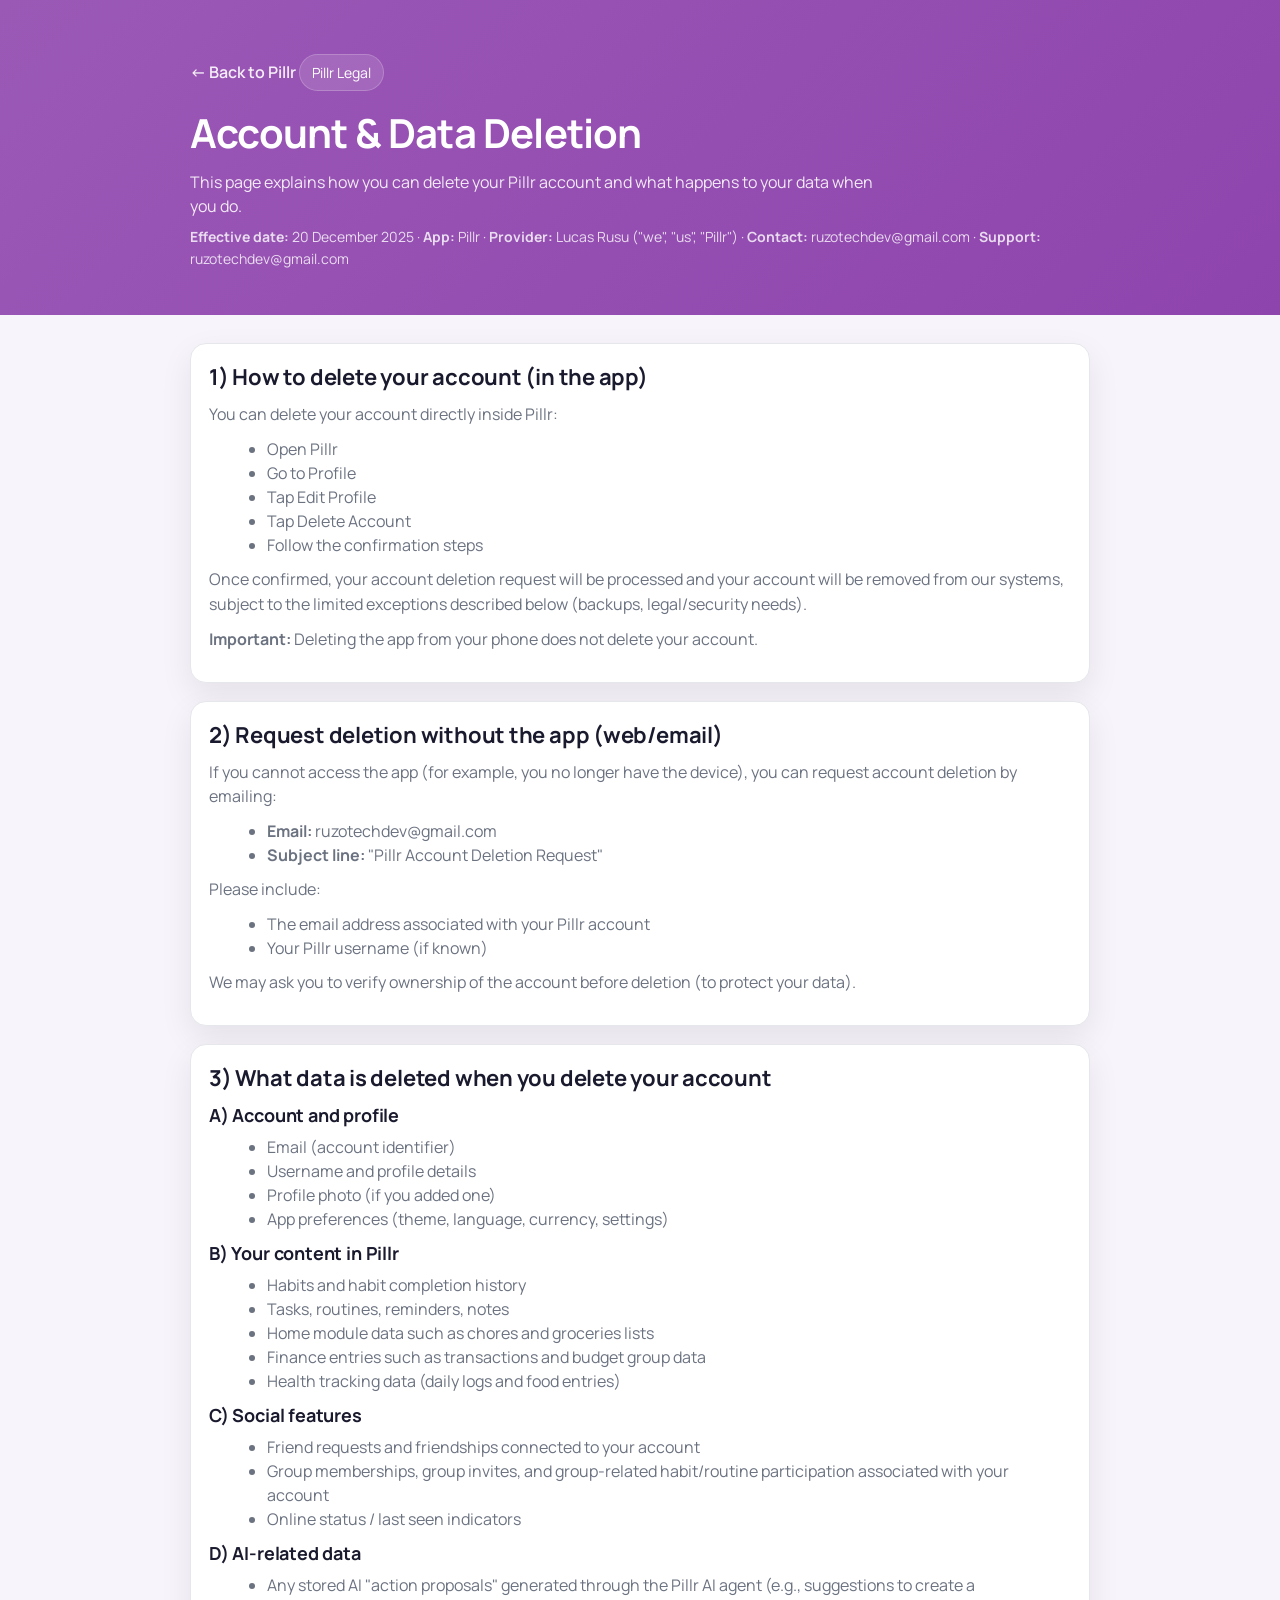
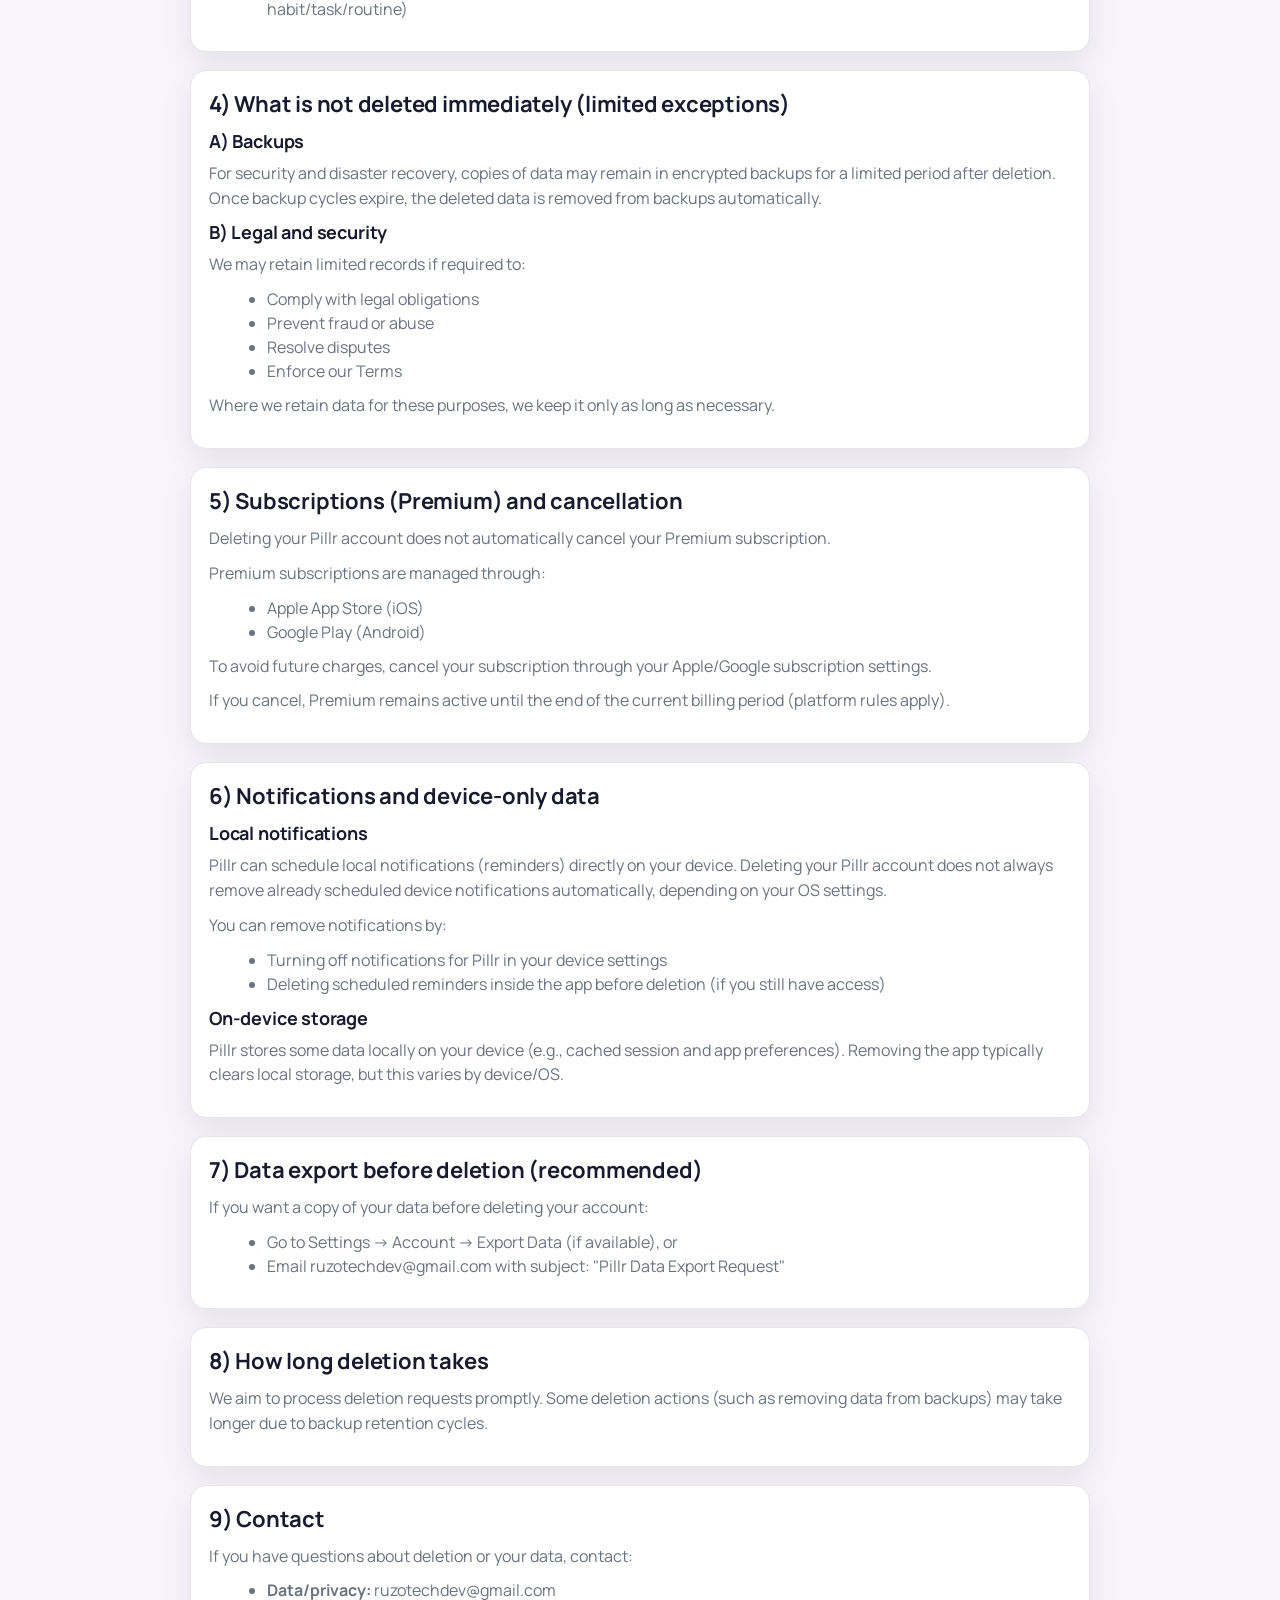
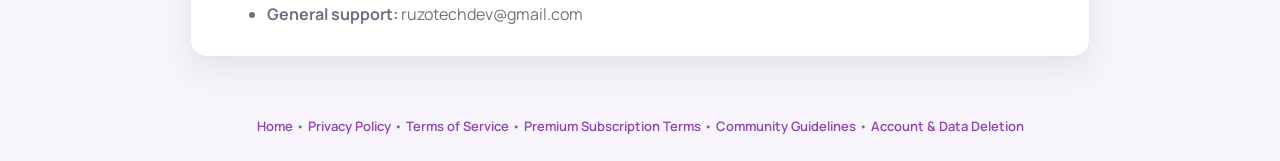
==== account-deletion.html @ 9b56b8f7 "added account and data deletion legal page" ====
<!DOCTYPE html>
<html lang="en">
<head>
  <meta charset="UTF-8">
  <meta name="viewport" content="width=device-width, initial-scale=1.0">
  <title>Pillr | Account & Data Deletion</title>
  <link rel="preconnect" href="https://fonts.googleapis.com">
  <link rel="preconnect" href="https://fonts.gstatic.com" crossorigin>
  <link href="https://fonts.googleapis.com/css2?family=Manrope:wght@400;500;600;700&display=swap" rel="stylesheet">
  <style>
    :root { --primary: #9B59B6; --primary-strong: #8E44AD; --text: #1A1A2E; --muted: #6B7280; --card: #ffffff; --bg: #f7f5fb; --border: #e5e7eb; --shadow: 0 12px 32px rgba(0,0,0,0.08); }
    * { box-sizing: border-box; }
    body { margin: 0; font-family: 'Manrope','Helvetica Neue','Helvetica','sans-serif'; background: var(--bg); color: var(--text); }
    a { color: inherit; text-decoration: none; }
    .container { width: min(900px, calc(100% - 32px)); margin: 0 auto; }
    header { background: linear-gradient(135deg, #9B59B6, #8E44AD); color: #fff; padding: 40px 0 46px; }
    .back { color: rgba(255,255,255,0.9); font-weight: 600; display: inline-flex; align-items: center; gap: 6px; }
    .eyebrow { display: inline-flex; align-items: center; gap: 8px; padding: 8px 12px; border-radius: 999px; background: rgba(255,255,255,0.12); border: 1px solid rgba(255,255,255,0.2); font-size: 14px; margin-top: 14px; }
    h1 { margin: 14px 0 10px; font-size: clamp(30px, 4vw, 40px); letter-spacing: -0.02em; }
    .lede { margin: 0 0 8px; max-width: 700px; color: rgba(255,255,255,0.88); line-height: 1.5; }
    .meta { margin: 0; color: rgba(255,255,255,0.8); font-size: 14px; }
    main { padding: 28px 0 42px; }
    .stack { display: grid; gap: 18px; }
    .card { background: var(--card); border: 1px solid var(--border); border-radius: 16px; padding: 18px 18px 20px; box-shadow: var(--shadow); }
    h2 { margin: 0 0 10px; font-size: 22px; letter-spacing: -0.01em; }
    h3 { margin: 0 0 8px; font-size: 18px; letter-spacing: -0.01em; }
    p { margin: 0 0 10px; color: var(--muted); line-height: 1.55; }
    ul { margin: 0 0 10px 18px; color: var(--muted); line-height: 1.5; }
    footer { text-align: center; padding: 18px 0 26px; color: var(--muted); font-size: 13px; }
    footer a { color: var(--primary-strong); font-weight: 600; }
  </style>
</head>
<body>
  <header>
    <div class="container">
      <a class="back" href="./">&larr; Back to Pillr</a>
      <div class="eyebrow">Pillr Legal</div>
      <h1>Account & Data Deletion</h1>
      <p class="lede">This page explains how you can delete your Pillr account and what happens to your data when you do.</p>
      <p class="meta"><strong>Effective date:</strong> 20 December 2025 &middot; <strong>App:</strong> Pillr &middot; <strong>Provider:</strong> Lucas Rusu ("we", "us", "Pillr") &middot; <strong>Contact:</strong> <a href="mailto:ruzotechdev@gmail.com">ruzotechdev@gmail.com</a> &middot; <strong>Support:</strong> <a href="mailto:ruzotechdev@gmail.com">ruzotechdev@gmail.com</a></p>
    </div>
  </header>
  <main class="container">
    <div class="stack">
      <section class="card">
        <h2>1) How to delete your account (in the app)</h2>
        <p>You can delete your account directly inside Pillr:</p>
        <ul>
          <li>Open Pillr</li>
          <li>Go to Profile</li>
          <li>Tap Edit Profile</li>
          <li>Tap Delete Account</li>
          <li>Follow the confirmation steps</li>
        </ul>
        <p>Once confirmed, your account deletion request will be processed and your account will be removed from our systems, subject to the limited exceptions described below (backups, legal/security needs).</p>
        <p><strong>Important:</strong> Deleting the app from your phone does not delete your account.</p>
      </section>

      <section class="card">
        <h2>2) Request deletion without the app (web/email)</h2>
        <p>If you cannot access the app (for example, you no longer have the device), you can request account deletion by emailing:</p>
        <ul>
          <li><strong>Email:</strong> <a href="mailto:ruzotechdev@gmail.com">ruzotechdev@gmail.com</a></li>
          <li><strong>Subject line:</strong> "Pillr Account Deletion Request"</li>
        </ul>
        <p>Please include:</p>
        <ul>
          <li>The email address associated with your Pillr account</li>
          <li>Your Pillr username (if known)</li>
        </ul>
        <p>We may ask you to verify ownership of the account before deletion (to protect your data).</p>
      </section>

      <section class="card">
        <h2>3) What data is deleted when you delete your account</h2>
        <h3>A) Account and profile</h3>
        <ul>
          <li>Email (account identifier)</li>
          <li>Username and profile details</li>
          <li>Profile photo (if you added one)</li>
          <li>App preferences (theme, language, currency, settings)</li>
        </ul>
        <h3>B) Your content in Pillr</h3>
        <ul>
          <li>Habits and habit completion history</li>
          <li>Tasks, routines, reminders, notes</li>
          <li>Home module data such as chores and groceries lists</li>
          <li>Finance entries such as transactions and budget group data</li>
          <li>Health tracking data (daily logs and food entries)</li>
        </ul>
        <h3>C) Social features</h3>
        <ul>
          <li>Friend requests and friendships connected to your account</li>
          <li>Group memberships, group invites, and group-related habit/routine participation associated with your account</li>
          <li>Online status / last seen indicators</li>
        </ul>
        <h3>D) AI-related data</h3>
        <ul>
          <li>Any stored AI "action proposals" generated through the Pillr AI agent (e.g., suggestions to create a habit/task/routine)</li>
        </ul>
      </section>

      <section class="card">
        <h2>4) What is not deleted immediately (limited exceptions)</h2>
        <h3>A) Backups</h3>
        <p>For security and disaster recovery, copies of data may remain in encrypted backups for a limited period after deletion. Once backup cycles expire, the deleted data is removed from backups automatically.</p>
        <h3>B) Legal and security</h3>
        <p>We may retain limited records if required to:</p>
        <ul>
          <li>Comply with legal obligations</li>
          <li>Prevent fraud or abuse</li>
          <li>Resolve disputes</li>
          <li>Enforce our Terms</li>
        </ul>
        <p>Where we retain data for these purposes, we keep it only as long as necessary.</p>
      </section>

      <section class="card">
        <h2>5) Subscriptions (Premium) and cancellation</h2>
        <p>Deleting your Pillr account does not automatically cancel your Premium subscription.</p>
        <p>Premium subscriptions are managed through:</p>
        <ul>
          <li>Apple App Store (iOS)</li>
          <li>Google Play (Android)</li>
        </ul>
        <p>To avoid future charges, cancel your subscription through your Apple/Google subscription settings.</p>
        <p>If you cancel, Premium remains active until the end of the current billing period (platform rules apply).</p>
      </section>

      <section class="card">
        <h2>6) Notifications and device-only data</h2>
        <h3>Local notifications</h3>
        <p>Pillr can schedule local notifications (reminders) directly on your device. Deleting your Pillr account does not always remove already scheduled device notifications automatically, depending on your OS settings.</p>
        <p>You can remove notifications by:</p>
        <ul>
          <li>Turning off notifications for Pillr in your device settings</li>
          <li>Deleting scheduled reminders inside the app before deletion (if you still have access)</li>
        </ul>
        <h3>On-device storage</h3>
        <p>Pillr stores some data locally on your device (e.g., cached session and app preferences). Removing the app typically clears local storage, but this varies by device/OS.</p>
      </section>

      <section class="card">
        <h2>7) Data export before deletion (recommended)</h2>
        <p>If you want a copy of your data before deleting your account:</p>
        <ul>
          <li>Go to Settings &rarr; Account &rarr; Export Data (if available), or</li>
          <li>Email <a href="mailto:ruzotechdev@gmail.com">ruzotechdev@gmail.com</a> with subject: "Pillr Data Export Request"</li>
        </ul>
      </section>

      <section class="card">
        <h2>8) How long deletion takes</h2>
        <p>We aim to process deletion requests promptly. Some deletion actions (such as removing data from backups) may take longer due to backup retention cycles.</p>
      </section>

      <section class="card">
        <h2>9) Contact</h2>
        <p>If you have questions about deletion or your data, contact:</p>
        <ul>
          <li><strong>Data/privacy:</strong> <a href="mailto:ruzotechdev@gmail.com">ruzotechdev@gmail.com</a></li>
          <li><strong>General support:</strong> <a href="mailto:ruzotechdev@gmail.com">ruzotechdev@gmail.com</a></li>
        </ul>
      </section>
    </div>
  </main>
  <footer>
    <a href="./">Home</a> &bull; <a href="privacy-policy.html">Privacy Policy</a> &bull; <a href="terms-of-service.html">Terms of Service</a> &bull; <a href="premium-subscription-terms.html">Premium Subscription Terms</a> &bull; <a href="community-guidelines.html">Community Guidelines</a> &bull; <a href="account-deletion.html">Account &amp; Data Deletion</a>
  </footer>
</body>
</html>
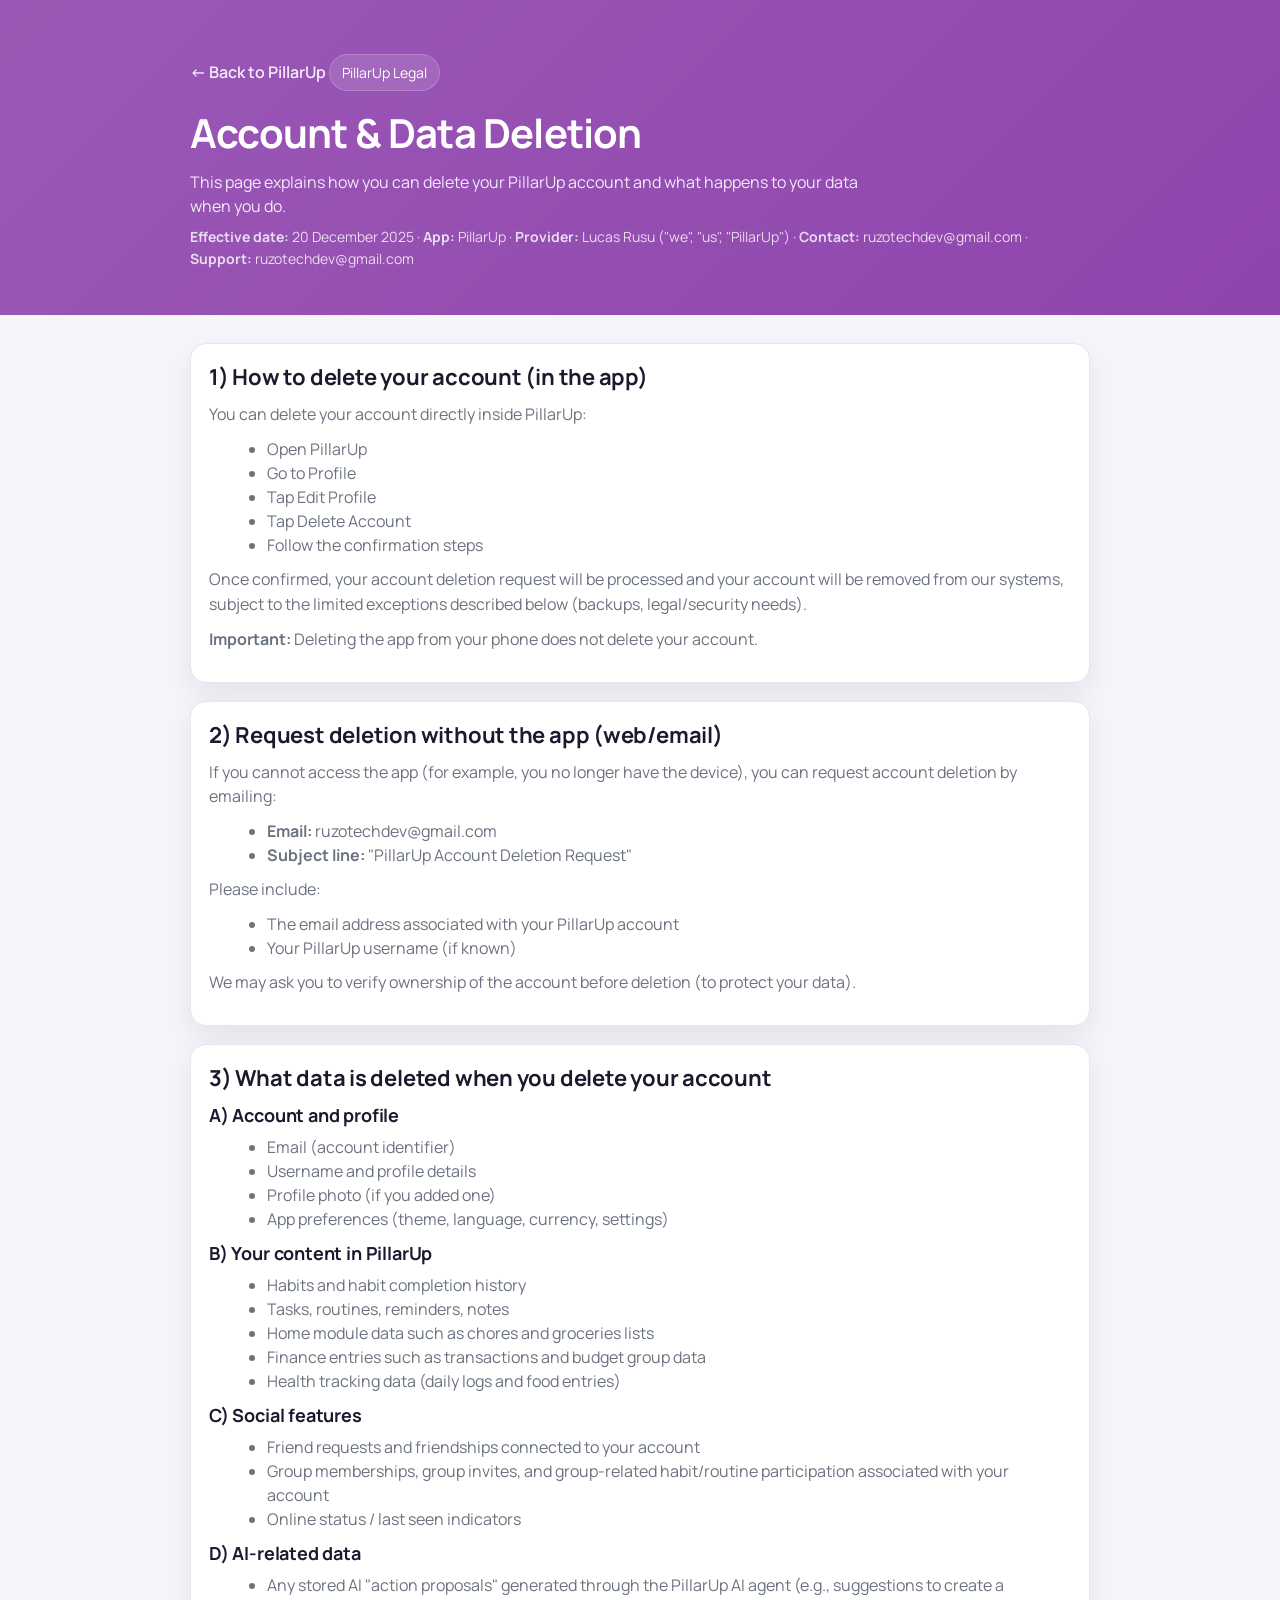
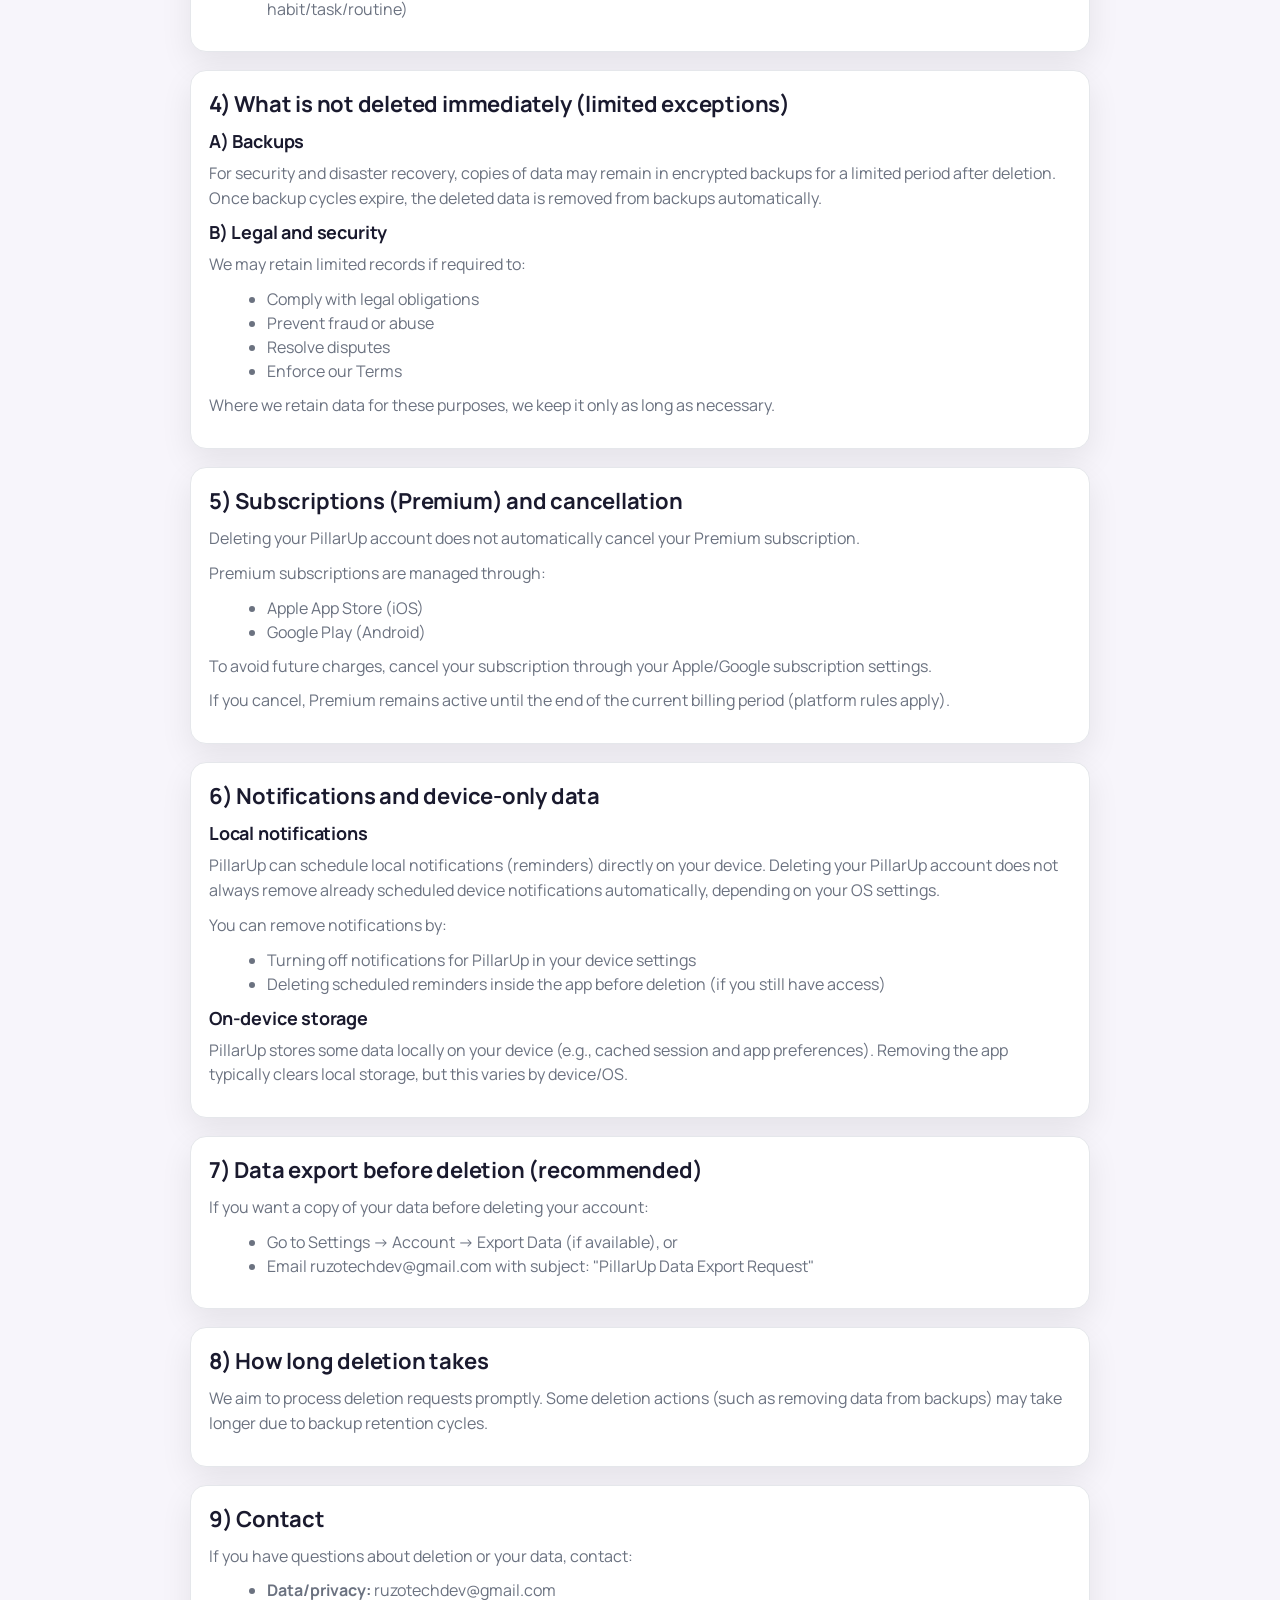
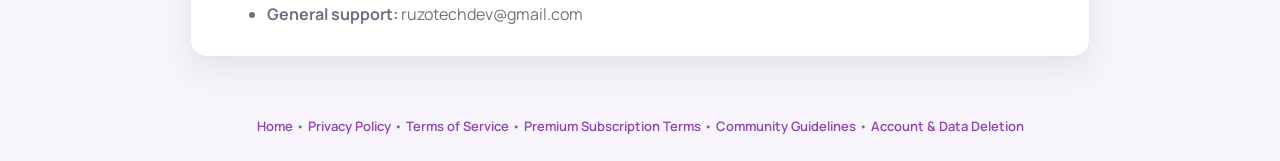
==== commit e552b68e: "Changed name from Pillr to PillarUp (legal purposes)" ====
--- a/account-deletion.html
+++ b/account-deletion.html
@@ -3,7 +3,7 @@
 <head>
   <meta charset="UTF-8">
   <meta name="viewport" content="width=device-width, initial-scale=1.0">
-  <title>Pillr | Account & Data Deletion</title>
+  <title>PillarUp | Account & Data Deletion</title>
   <link rel="preconnect" href="https://fonts.googleapis.com">
   <link rel="preconnect" href="https://fonts.gstatic.com" crossorigin>
   <link href="https://fonts.googleapis.com/css2?family=Manrope:wght@400;500;600;700&display=swap" rel="stylesheet">
@@ -33,20 +33,20 @@
 <body>
   <header>
     <div class="container">
-      <a class="back" href="./">&larr; Back to Pillr</a>
-      <div class="eyebrow">Pillr Legal</div>
+      <a class="back" href="./">&larr; Back to PillarUp</a>
+      <div class="eyebrow">PillarUp Legal</div>
       <h1>Account & Data Deletion</h1>
-      <p class="lede">This page explains how you can delete your Pillr account and what happens to your data when you do.</p>
-      <p class="meta"><strong>Effective date:</strong> 20 December 2025 &middot; <strong>App:</strong> Pillr &middot; <strong>Provider:</strong> Lucas Rusu ("we", "us", "Pillr") &middot; <strong>Contact:</strong> <a href="mailto:ruzotechdev@gmail.com">ruzotechdev@gmail.com</a> &middot; <strong>Support:</strong> <a href="mailto:ruzotechdev@gmail.com">ruzotechdev@gmail.com</a></p>
+      <p class="lede">This page explains how you can delete your PillarUp account and what happens to your data when you do.</p>
+      <p class="meta"><strong>Effective date:</strong> 20 December 2025 &middot; <strong>App:</strong> PillarUp &middot; <strong>Provider:</strong> Lucas Rusu ("we", "us", "PillarUp") &middot; <strong>Contact:</strong> <a href="mailto:ruzotechdev@gmail.com">ruzotechdev@gmail.com</a> &middot; <strong>Support:</strong> <a href="mailto:ruzotechdev@gmail.com">ruzotechdev@gmail.com</a></p>
     </div>
   </header>
   <main class="container">
     <div class="stack">
       <section class="card">
         <h2>1) How to delete your account (in the app)</h2>
-        <p>You can delete your account directly inside Pillr:</p>
+        <p>You can delete your account directly inside PillarUp:</p>
         <ul>
-          <li>Open Pillr</li>
+          <li>Open PillarUp</li>
           <li>Go to Profile</li>
           <li>Tap Edit Profile</li>
           <li>Tap Delete Account</li>
@@ -61,12 +61,12 @@
         <p>If you cannot access the app (for example, you no longer have the device), you can request account deletion by emailing:</p>
         <ul>
           <li><strong>Email:</strong> <a href="mailto:ruzotechdev@gmail.com">ruzotechdev@gmail.com</a></li>
-          <li><strong>Subject line:</strong> "Pillr Account Deletion Request"</li>
+          <li><strong>Subject line:</strong> "PillarUp Account Deletion Request"</li>
         </ul>
         <p>Please include:</p>
         <ul>
-          <li>The email address associated with your Pillr account</li>
-          <li>Your Pillr username (if known)</li>
+          <li>The email address associated with your PillarUp account</li>
+          <li>Your PillarUp username (if known)</li>
         </ul>
         <p>We may ask you to verify ownership of the account before deletion (to protect your data).</p>
       </section>
@@ -80,7 +80,7 @@
           <li>Profile photo (if you added one)</li>
           <li>App preferences (theme, language, currency, settings)</li>
         </ul>
-        <h3>B) Your content in Pillr</h3>
+        <h3>B) Your content in PillarUp</h3>
         <ul>
           <li>Habits and habit completion history</li>
           <li>Tasks, routines, reminders, notes</li>
@@ -96,7 +96,7 @@
         </ul>
         <h3>D) AI-related data</h3>
         <ul>
-          <li>Any stored AI "action proposals" generated through the Pillr AI agent (e.g., suggestions to create a habit/task/routine)</li>
+          <li>Any stored AI "action proposals" generated through the PillarUp AI agent (e.g., suggestions to create a habit/task/routine)</li>
         </ul>
       </section>
 
@@ -117,7 +117,7 @@
 
       <section class="card">
         <h2>5) Subscriptions (Premium) and cancellation</h2>
-        <p>Deleting your Pillr account does not automatically cancel your Premium subscription.</p>
+        <p>Deleting your PillarUp account does not automatically cancel your Premium subscription.</p>
         <p>Premium subscriptions are managed through:</p>
         <ul>
           <li>Apple App Store (iOS)</li>
@@ -130,14 +130,14 @@
       <section class="card">
         <h2>6) Notifications and device-only data</h2>
         <h3>Local notifications</h3>
-        <p>Pillr can schedule local notifications (reminders) directly on your device. Deleting your Pillr account does not always remove already scheduled device notifications automatically, depending on your OS settings.</p>
+        <p>PillarUp can schedule local notifications (reminders) directly on your device. Deleting your PillarUp account does not always remove already scheduled device notifications automatically, depending on your OS settings.</p>
         <p>You can remove notifications by:</p>
         <ul>
-          <li>Turning off notifications for Pillr in your device settings</li>
+          <li>Turning off notifications for PillarUp in your device settings</li>
           <li>Deleting scheduled reminders inside the app before deletion (if you still have access)</li>
         </ul>
         <h3>On-device storage</h3>
-        <p>Pillr stores some data locally on your device (e.g., cached session and app preferences). Removing the app typically clears local storage, but this varies by device/OS.</p>
+        <p>PillarUp stores some data locally on your device (e.g., cached session and app preferences). Removing the app typically clears local storage, but this varies by device/OS.</p>
       </section>
 
       <section class="card">
@@ -145,7 +145,7 @@
         <p>If you want a copy of your data before deleting your account:</p>
         <ul>
           <li>Go to Settings &rarr; Account &rarr; Export Data (if available), or</li>
-          <li>Email <a href="mailto:ruzotechdev@gmail.com">ruzotechdev@gmail.com</a> with subject: "Pillr Data Export Request"</li>
+          <li>Email <a href="mailto:ruzotechdev@gmail.com">ruzotechdev@gmail.com</a> with subject: "PillarUp Data Export Request"</li>
         </ul>
       </section>
 
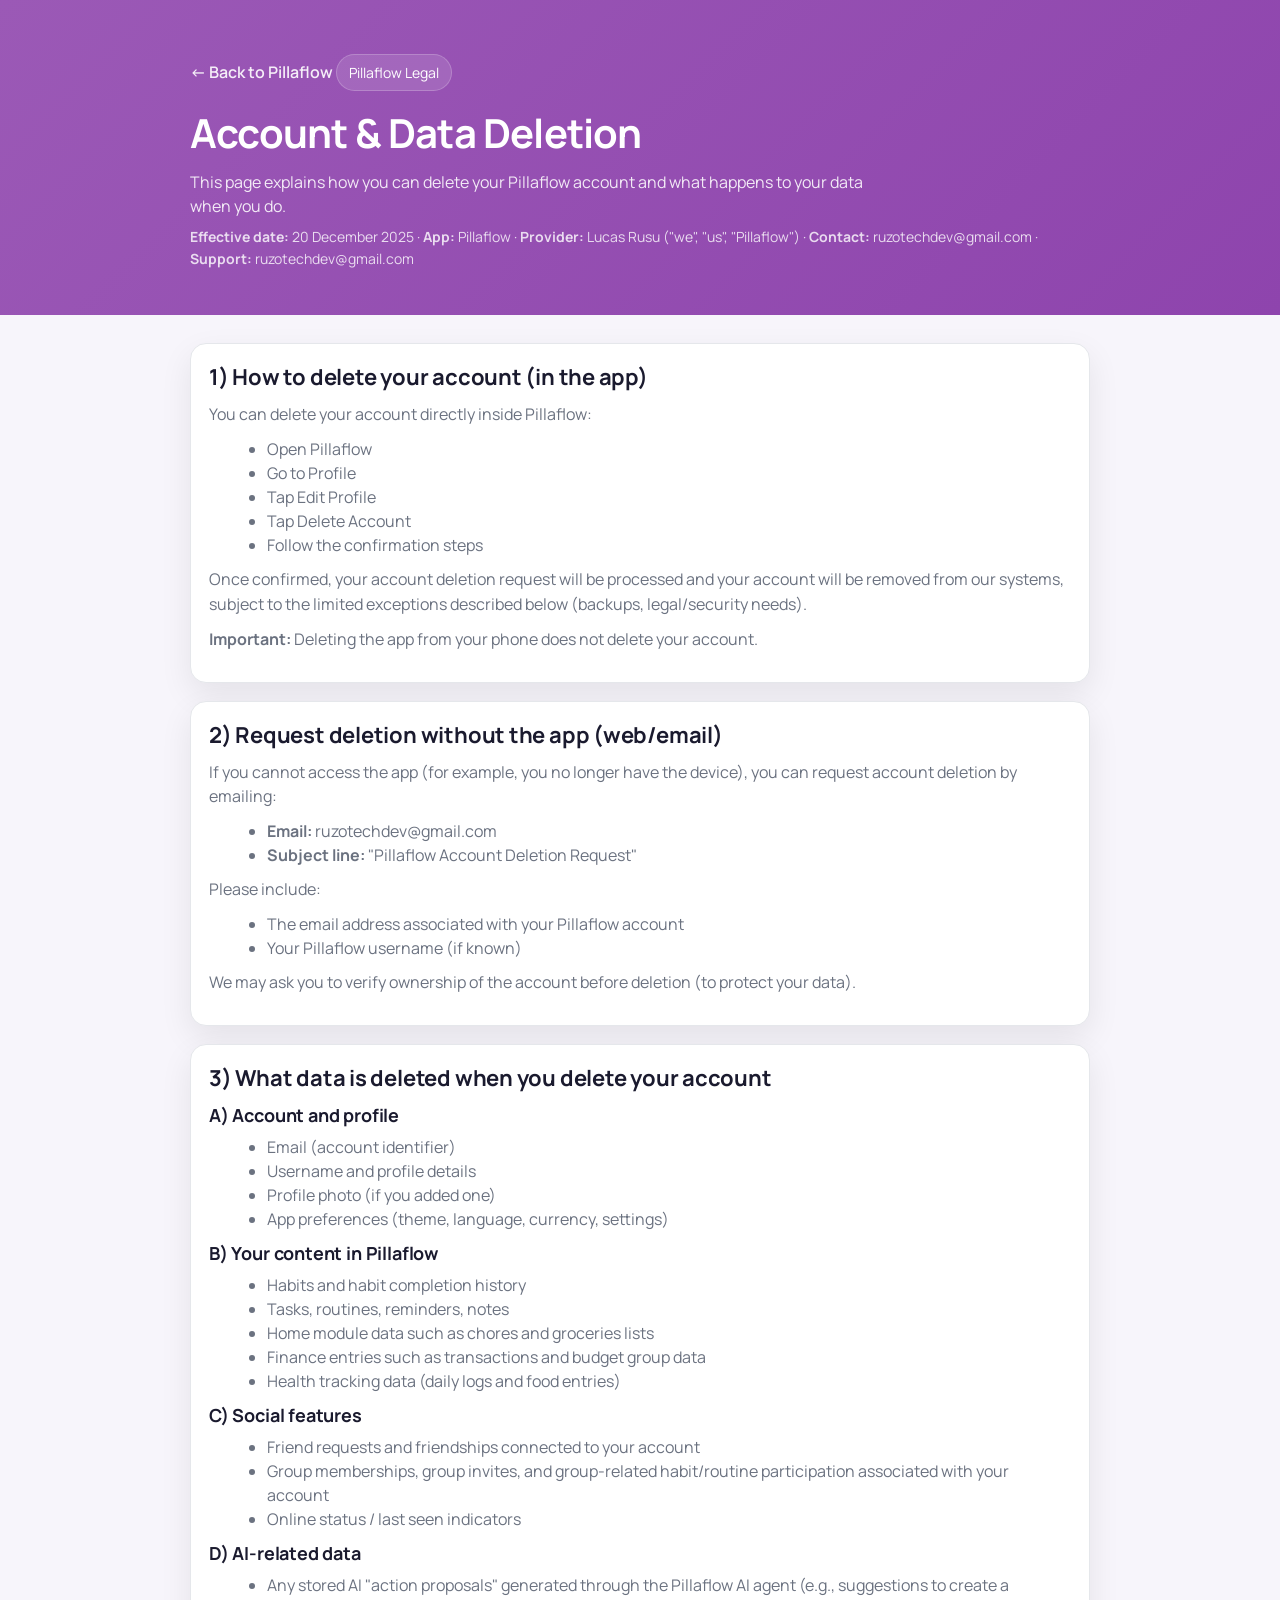
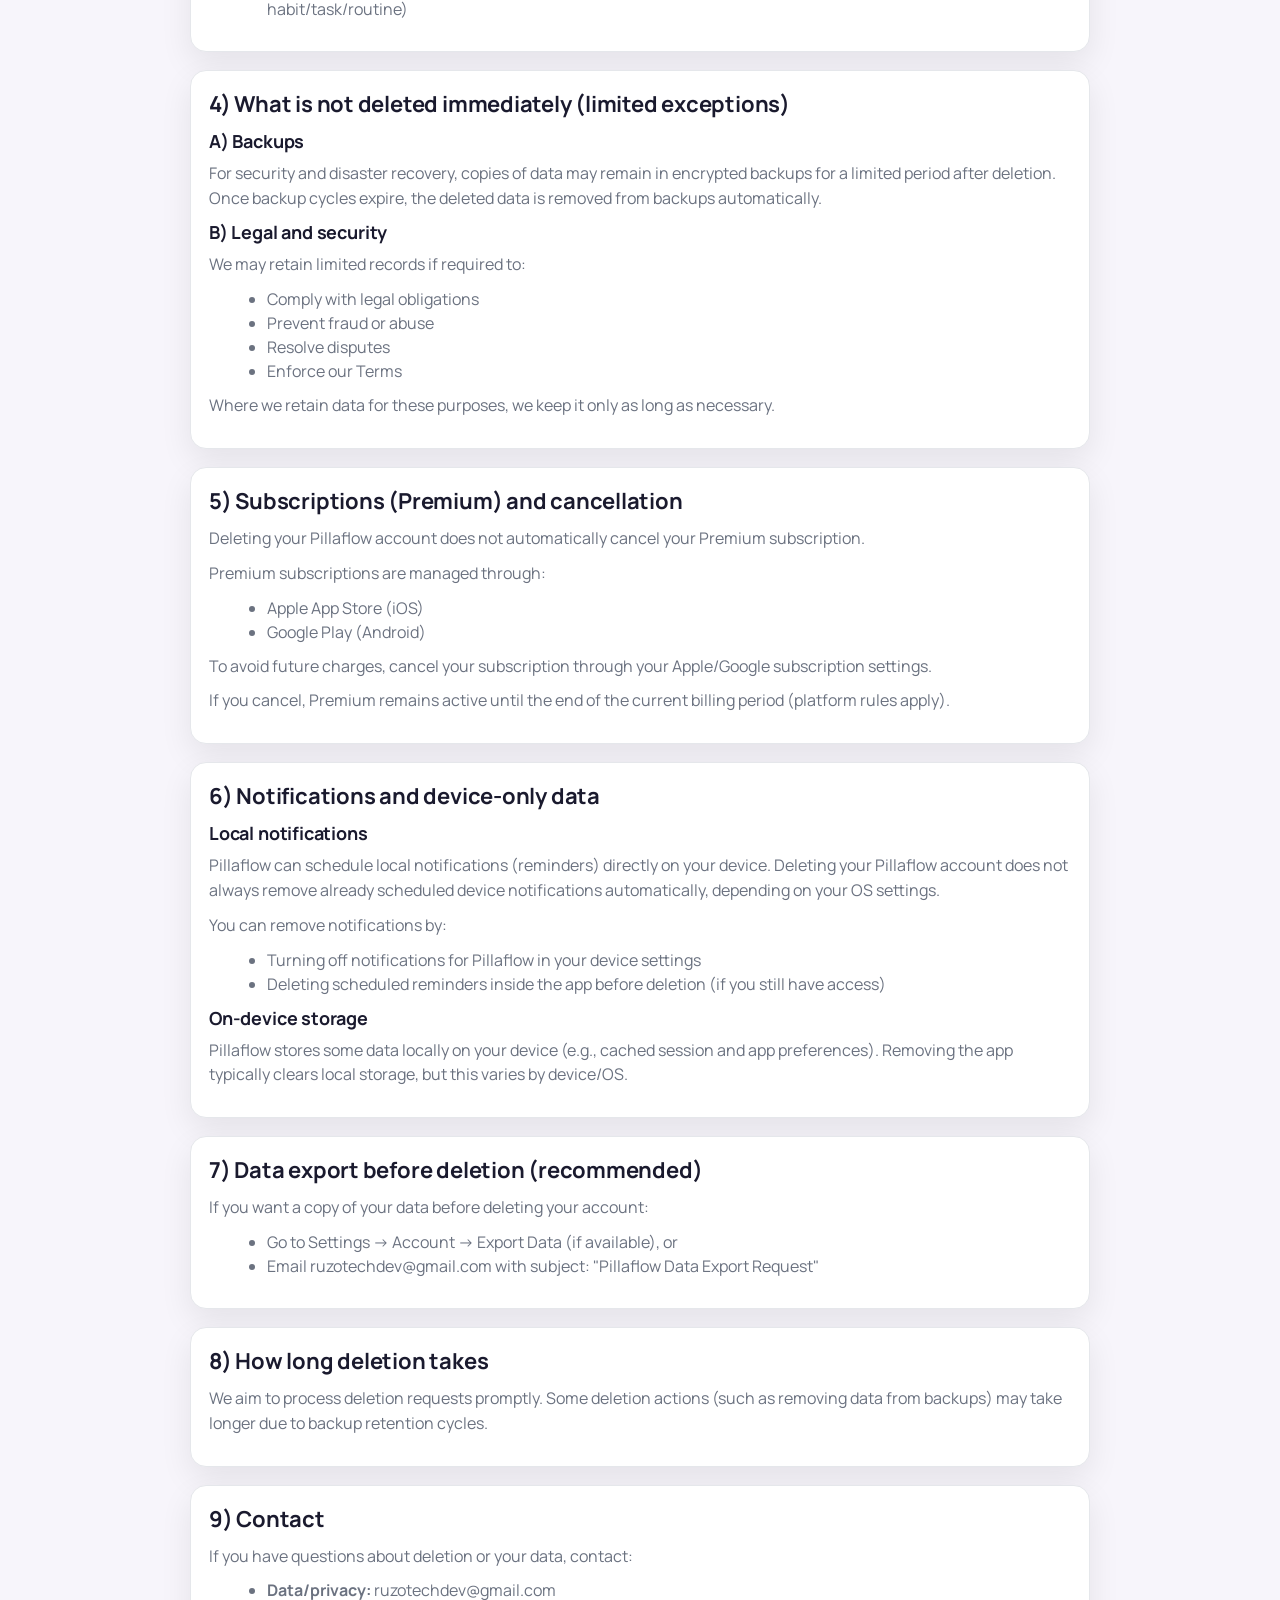
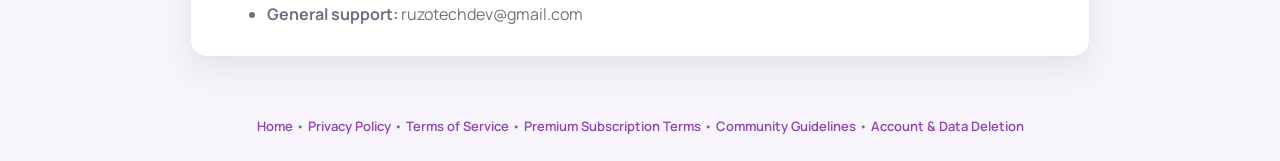
==== commit 7501790b: "changed branding to pillaflow" ====
--- a/account-deletion.html
+++ b/account-deletion.html
@@ -3,7 +3,7 @@
 <head>
   <meta charset="UTF-8">
   <meta name="viewport" content="width=device-width, initial-scale=1.0">
-  <title>PillarUp | Account & Data Deletion</title>
+  <title>Pillaflow | Account & Data Deletion</title>
   <link rel="preconnect" href="https://fonts.googleapis.com">
   <link rel="preconnect" href="https://fonts.gstatic.com" crossorigin>
   <link href="https://fonts.googleapis.com/css2?family=Manrope:wght@400;500;600;700&display=swap" rel="stylesheet">
@@ -33,20 +33,20 @@
 <body>
   <header>
     <div class="container">
-      <a class="back" href="./">&larr; Back to PillarUp</a>
-      <div class="eyebrow">PillarUp Legal</div>
+      <a class="back" href="./">&larr; Back to Pillaflow</a>
+      <div class="eyebrow">Pillaflow Legal</div>
       <h1>Account & Data Deletion</h1>
-      <p class="lede">This page explains how you can delete your PillarUp account and what happens to your data when you do.</p>
-      <p class="meta"><strong>Effective date:</strong> 20 December 2025 &middot; <strong>App:</strong> PillarUp &middot; <strong>Provider:</strong> Lucas Rusu ("we", "us", "PillarUp") &middot; <strong>Contact:</strong> <a href="mailto:ruzotechdev@gmail.com">ruzotechdev@gmail.com</a> &middot; <strong>Support:</strong> <a href="mailto:ruzotechdev@gmail.com">ruzotechdev@gmail.com</a></p>
+      <p class="lede">This page explains how you can delete your Pillaflow account and what happens to your data when you do.</p>
+      <p class="meta"><strong>Effective date:</strong> 20 December 2025 &middot; <strong>App:</strong> Pillaflow &middot; <strong>Provider:</strong> Lucas Rusu ("we", "us", "Pillaflow") &middot; <strong>Contact:</strong> <a href="mailto:ruzotechdev@gmail.com">ruzotechdev@gmail.com</a> &middot; <strong>Support:</strong> <a href="mailto:ruzotechdev@gmail.com">ruzotechdev@gmail.com</a></p>
     </div>
   </header>
   <main class="container">
     <div class="stack">
       <section class="card">
         <h2>1) How to delete your account (in the app)</h2>
-        <p>You can delete your account directly inside PillarUp:</p>
+        <p>You can delete your account directly inside Pillaflow:</p>
         <ul>
-          <li>Open PillarUp</li>
+          <li>Open Pillaflow</li>
           <li>Go to Profile</li>
           <li>Tap Edit Profile</li>
           <li>Tap Delete Account</li>
@@ -61,12 +61,12 @@
         <p>If you cannot access the app (for example, you no longer have the device), you can request account deletion by emailing:</p>
         <ul>
           <li><strong>Email:</strong> <a href="mailto:ruzotechdev@gmail.com">ruzotechdev@gmail.com</a></li>
-          <li><strong>Subject line:</strong> "PillarUp Account Deletion Request"</li>
+          <li><strong>Subject line:</strong> "Pillaflow Account Deletion Request"</li>
         </ul>
         <p>Please include:</p>
         <ul>
-          <li>The email address associated with your PillarUp account</li>
-          <li>Your PillarUp username (if known)</li>
+          <li>The email address associated with your Pillaflow account</li>
+          <li>Your Pillaflow username (if known)</li>
         </ul>
         <p>We may ask you to verify ownership of the account before deletion (to protect your data).</p>
       </section>
@@ -80,7 +80,7 @@
           <li>Profile photo (if you added one)</li>
           <li>App preferences (theme, language, currency, settings)</li>
         </ul>
-        <h3>B) Your content in PillarUp</h3>
+        <h3>B) Your content in Pillaflow</h3>
         <ul>
           <li>Habits and habit completion history</li>
           <li>Tasks, routines, reminders, notes</li>
@@ -96,7 +96,7 @@
         </ul>
         <h3>D) AI-related data</h3>
         <ul>
-          <li>Any stored AI "action proposals" generated through the PillarUp AI agent (e.g., suggestions to create a habit/task/routine)</li>
+          <li>Any stored AI "action proposals" generated through the Pillaflow AI agent (e.g., suggestions to create a habit/task/routine)</li>
         </ul>
       </section>
 
@@ -117,7 +117,7 @@
 
       <section class="card">
         <h2>5) Subscriptions (Premium) and cancellation</h2>
-        <p>Deleting your PillarUp account does not automatically cancel your Premium subscription.</p>
+        <p>Deleting your Pillaflow account does not automatically cancel your Premium subscription.</p>
         <p>Premium subscriptions are managed through:</p>
         <ul>
           <li>Apple App Store (iOS)</li>
@@ -130,14 +130,14 @@
       <section class="card">
         <h2>6) Notifications and device-only data</h2>
         <h3>Local notifications</h3>
-        <p>PillarUp can schedule local notifications (reminders) directly on your device. Deleting your PillarUp account does not always remove already scheduled device notifications automatically, depending on your OS settings.</p>
+        <p>Pillaflow can schedule local notifications (reminders) directly on your device. Deleting your Pillaflow account does not always remove already scheduled device notifications automatically, depending on your OS settings.</p>
         <p>You can remove notifications by:</p>
         <ul>
-          <li>Turning off notifications for PillarUp in your device settings</li>
+          <li>Turning off notifications for Pillaflow in your device settings</li>
           <li>Deleting scheduled reminders inside the app before deletion (if you still have access)</li>
         </ul>
         <h3>On-device storage</h3>
-        <p>PillarUp stores some data locally on your device (e.g., cached session and app preferences). Removing the app typically clears local storage, but this varies by device/OS.</p>
+        <p>Pillaflow stores some data locally on your device (e.g., cached session and app preferences). Removing the app typically clears local storage, but this varies by device/OS.</p>
       </section>
 
       <section class="card">
@@ -145,7 +145,7 @@
         <p>If you want a copy of your data before deleting your account:</p>
         <ul>
           <li>Go to Settings &rarr; Account &rarr; Export Data (if available), or</li>
-          <li>Email <a href="mailto:ruzotechdev@gmail.com">ruzotechdev@gmail.com</a> with subject: "PillarUp Data Export Request"</li>
+          <li>Email <a href="mailto:ruzotechdev@gmail.com">ruzotechdev@gmail.com</a> with subject: "Pillaflow Data Export Request"</li>
         </ul>
       </section>
 
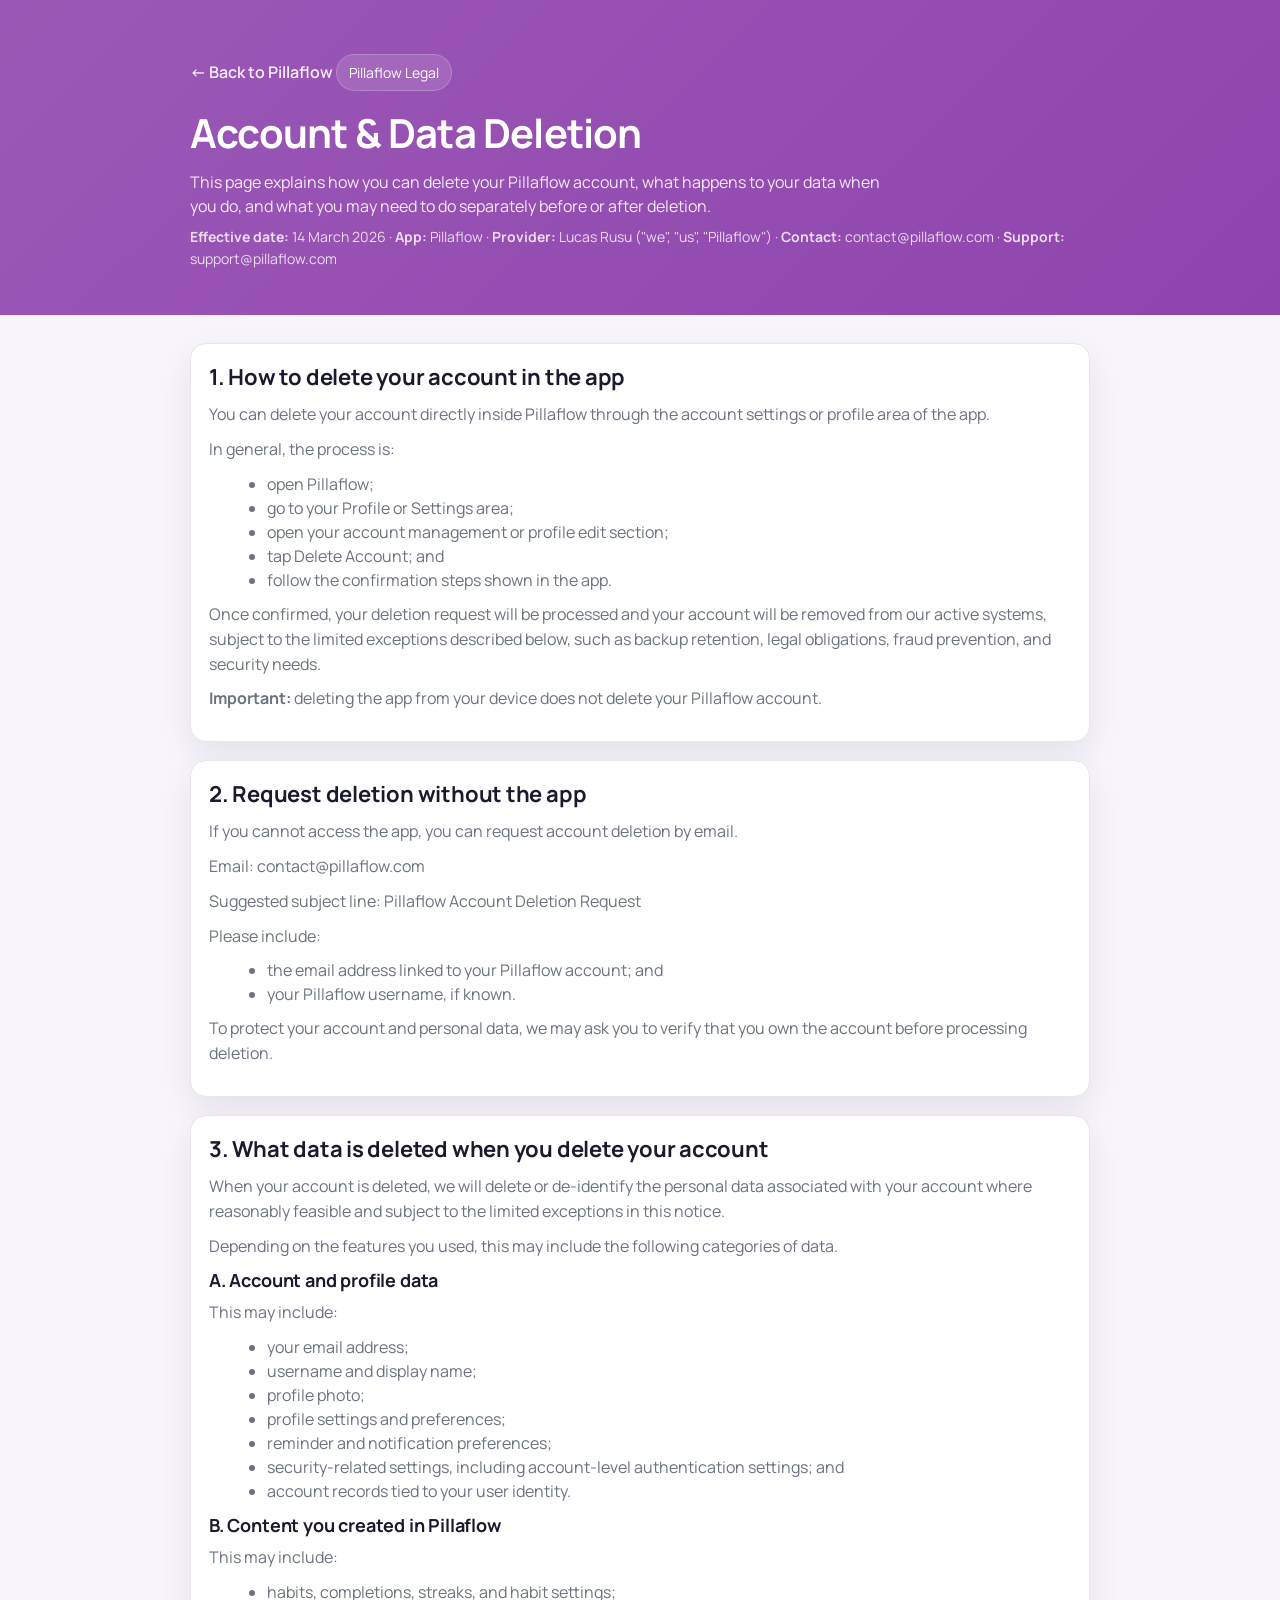
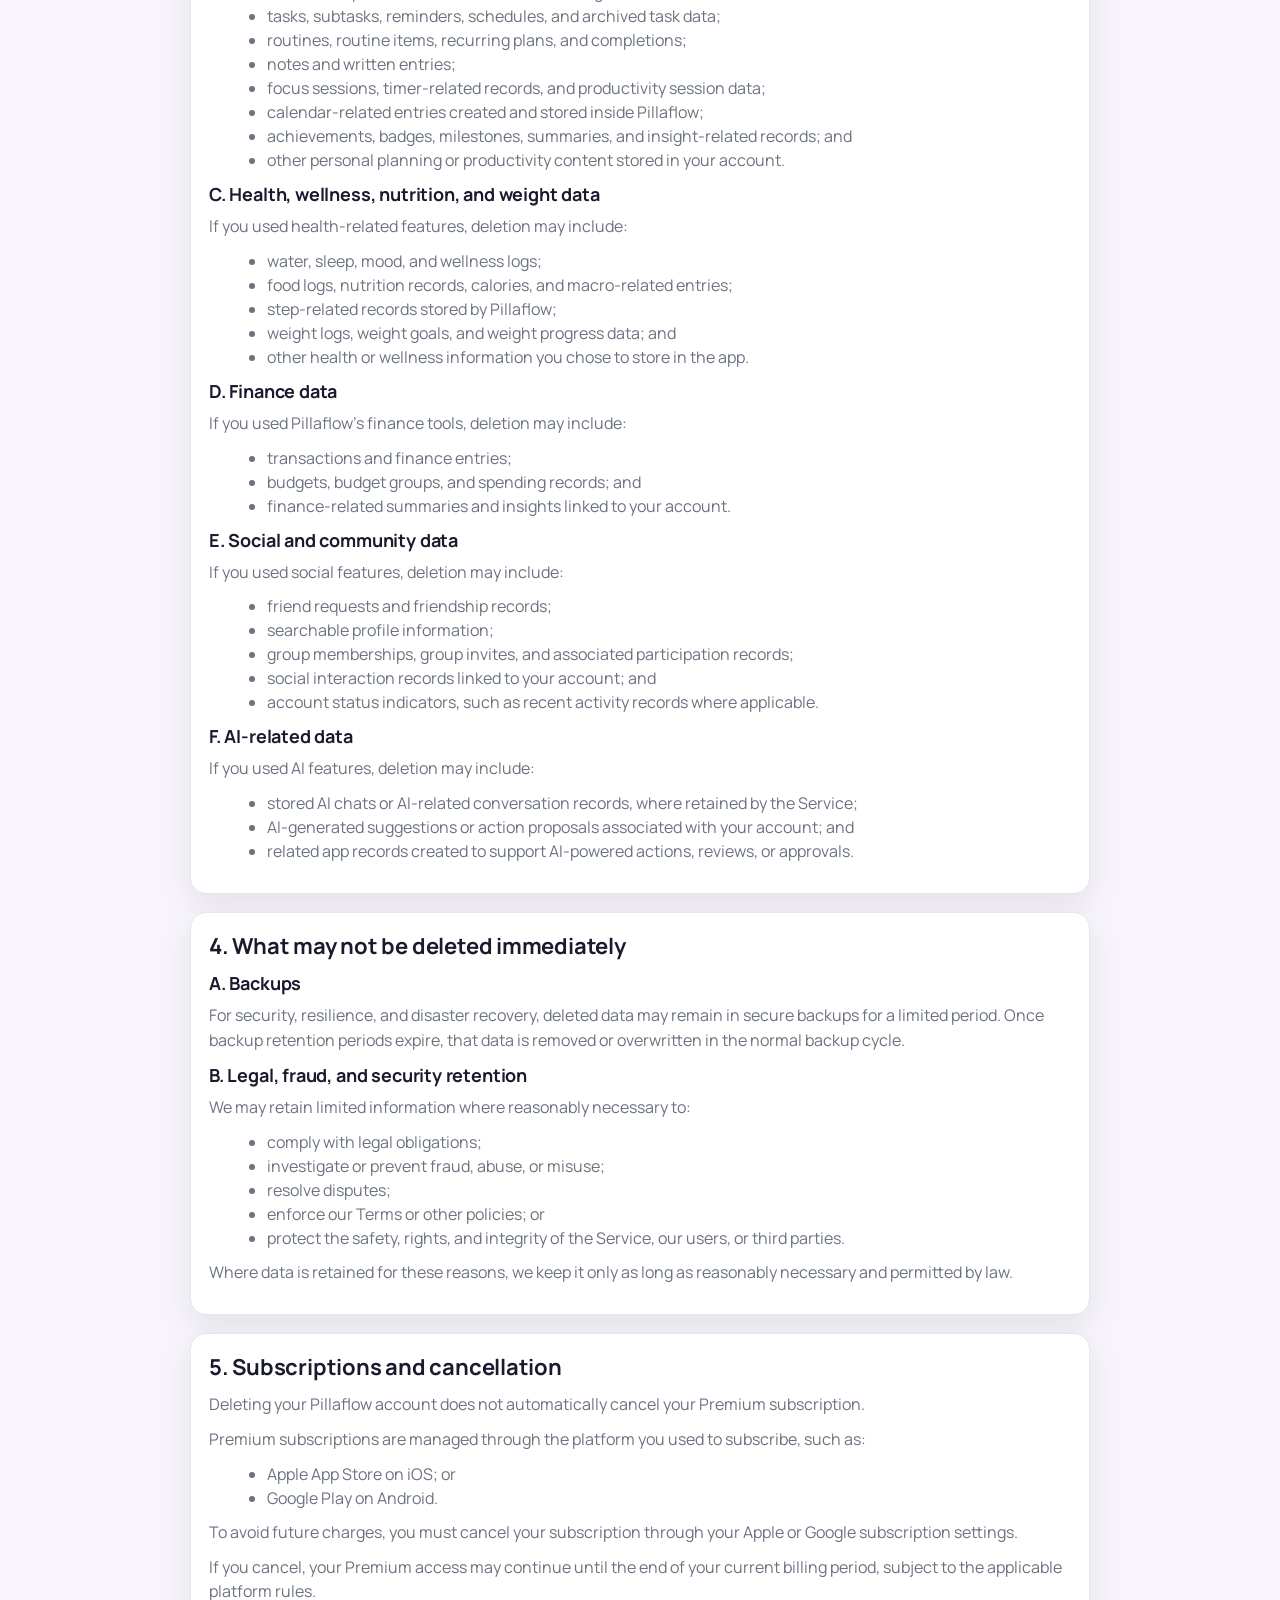
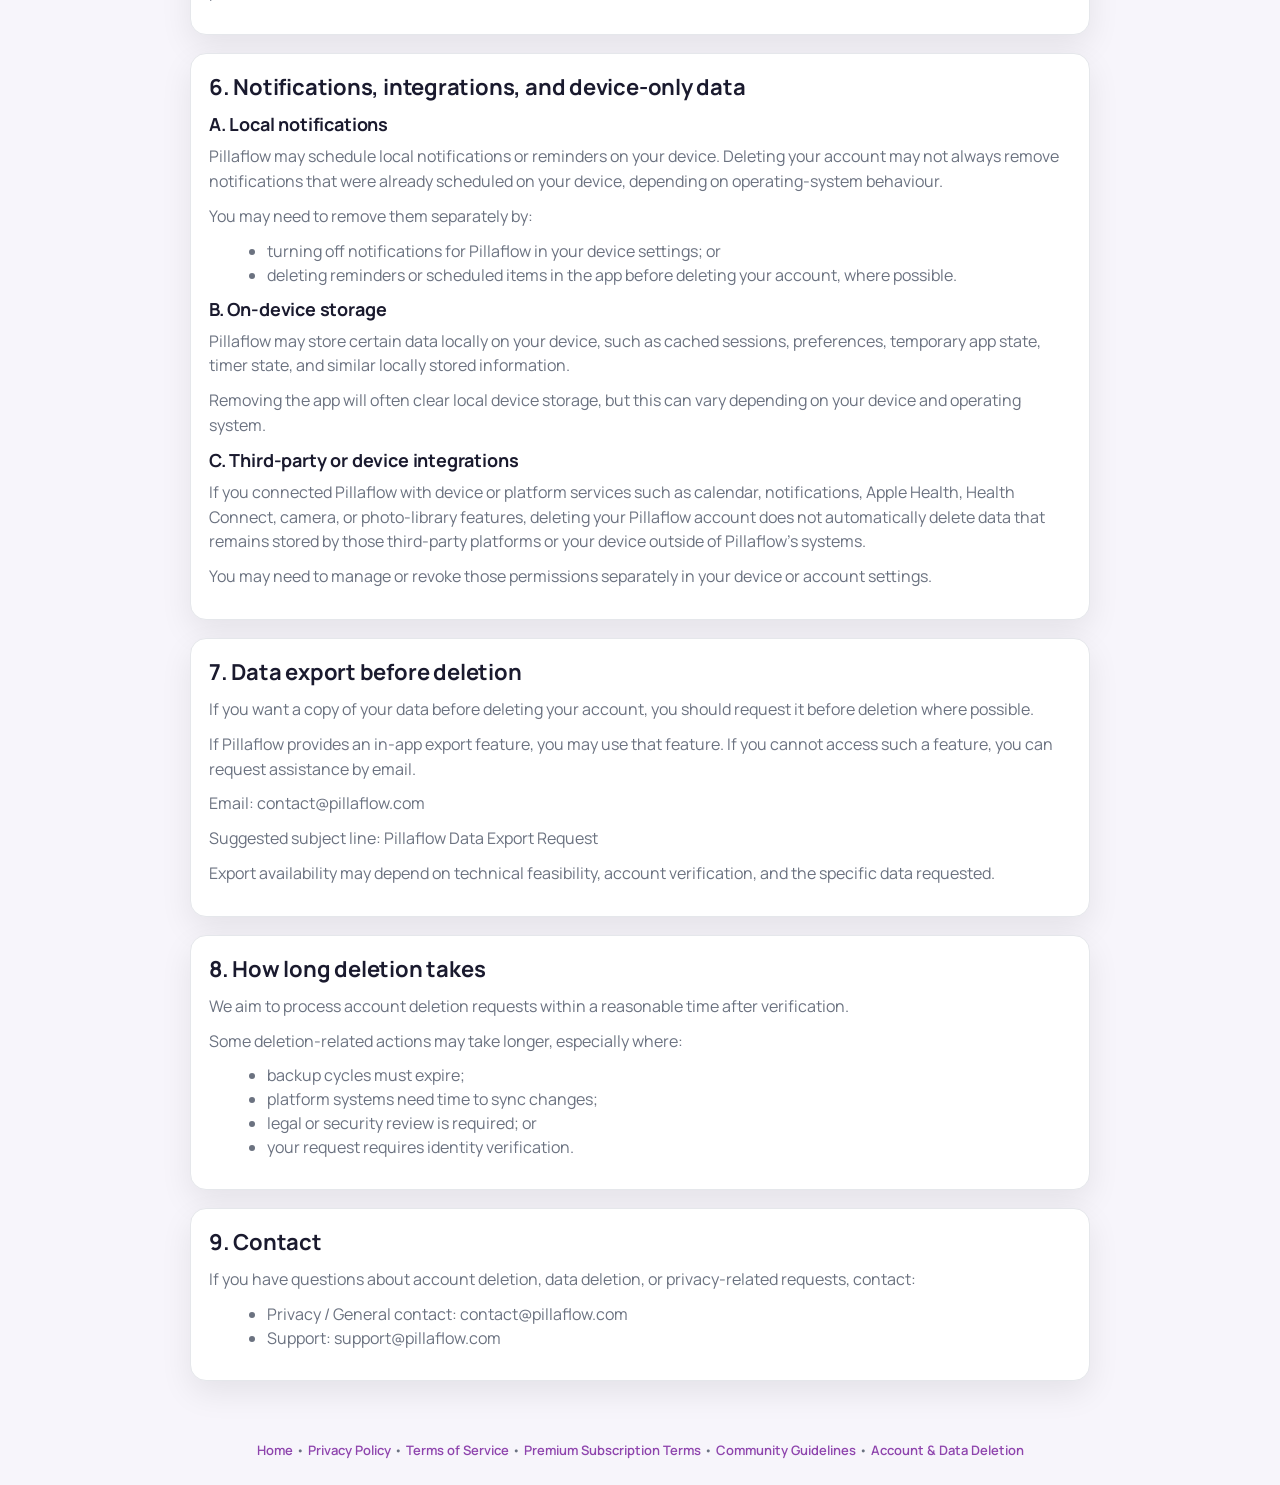
==== commit 793de85c: "legal pages reviewed" ====
--- a/account-deletion.html
+++ b/account-deletion.html
@@ -3,7 +3,7 @@
 <head>
   <meta charset="UTF-8">
   <meta name="viewport" content="width=device-width, initial-scale=1.0">
-  <title>Pillaflow | Account & Data Deletion</title>
+  <title>Pillaflow | Account &amp; Data Deletion</title>
   <link rel="preconnect" href="https://fonts.googleapis.com">
   <link rel="preconnect" href="https://fonts.gstatic.com" crossorigin>
   <link href="https://fonts.googleapis.com/css2?family=Manrope:wght@400;500;600;700&display=swap" rel="stylesheet">
@@ -35,131 +35,185 @@
     <div class="container">
       <a class="back" href="./">&larr; Back to Pillaflow</a>
       <div class="eyebrow">Pillaflow Legal</div>
-      <h1>Account & Data Deletion</h1>
-      <p class="lede">This page explains how you can delete your Pillaflow account and what happens to your data when you do.</p>
-      <p class="meta"><strong>Effective date:</strong> 20 December 2025 &middot; <strong>App:</strong> Pillaflow &middot; <strong>Provider:</strong> Lucas Rusu ("we", "us", "Pillaflow") &middot; <strong>Contact:</strong> <a href="mailto:ruzotechdev@gmail.com">ruzotechdev@gmail.com</a> &middot; <strong>Support:</strong> <a href="mailto:ruzotechdev@gmail.com">ruzotechdev@gmail.com</a></p>
+      <h1>Account &amp; Data Deletion</h1>
+      <p class="lede">This page explains how you can delete your Pillaflow account, what happens to your data when you do, and what you may need to do separately before or after deletion.</p>
+      <p class="meta"><strong>Effective date:</strong> 14 March 2026 &middot; <strong>App:</strong> Pillaflow &middot; <strong>Provider:</strong> Lucas Rusu ("we", "us", "Pillaflow") &middot; <strong>Contact:</strong> <a href="mailto:contact@pillaflow.com">contact@pillaflow.com</a> &middot; <strong>Support:</strong> <a href="mailto:support@pillaflow.com">support@pillaflow.com</a></p>
     </div>
   </header>
   <main class="container">
     <div class="stack">
       <section class="card">
-        <h2>1) How to delete your account (in the app)</h2>
-        <p>You can delete your account directly inside Pillaflow:</p>
-        <ul>
-          <li>Open Pillaflow</li>
-          <li>Go to Profile</li>
-          <li>Tap Edit Profile</li>
-          <li>Tap Delete Account</li>
-          <li>Follow the confirmation steps</li>
-        </ul>
-        <p>Once confirmed, your account deletion request will be processed and your account will be removed from our systems, subject to the limited exceptions described below (backups, legal/security needs).</p>
-        <p><strong>Important:</strong> Deleting the app from your phone does not delete your account.</p>
-      </section>
-
-      <section class="card">
-        <h2>2) Request deletion without the app (web/email)</h2>
-        <p>If you cannot access the app (for example, you no longer have the device), you can request account deletion by emailing:</p>
-        <ul>
-          <li><strong>Email:</strong> <a href="mailto:ruzotechdev@gmail.com">ruzotechdev@gmail.com</a></li>
-          <li><strong>Subject line:</strong> "Pillaflow Account Deletion Request"</li>
-        </ul>
+        <h2>1. How to delete your account in the app</h2>
+        <p>You can delete your account directly inside Pillaflow through the account settings or profile area of the app.</p>
+        <p>In general, the process is:</p>
+        <ul>
+          <li>open Pillaflow;</li>
+          <li>go to your Profile or Settings area;</li>
+          <li>open your account management or profile edit section;</li>
+          <li>tap Delete Account; and</li>
+          <li>follow the confirmation steps shown in the app.</li>
+        </ul>
+        <p>Once confirmed, your deletion request will be processed and your account will be removed from our active systems, subject to the limited exceptions described below, such as backup retention, legal obligations, fraud prevention, and security needs.</p>
+        <p><strong>Important:</strong> deleting the app from your device does not delete your Pillaflow account.</p>
+      </section>
+
+      <section class="card">
+        <h2>2. Request deletion without the app</h2>
+        <p>If you cannot access the app, you can request account deletion by email.</p>
+        <p>Email: <a href="mailto:contact@pillaflow.com">contact@pillaflow.com</a></p>
+        <p>Suggested subject line: Pillaflow Account Deletion Request</p>
         <p>Please include:</p>
         <ul>
-          <li>The email address associated with your Pillaflow account</li>
-          <li>Your Pillaflow username (if known)</li>
-        </ul>
-        <p>We may ask you to verify ownership of the account before deletion (to protect your data).</p>
-      </section>
-
-      <section class="card">
-        <h2>3) What data is deleted when you delete your account</h2>
-        <h3>A) Account and profile</h3>
-        <ul>
-          <li>Email (account identifier)</li>
-          <li>Username and profile details</li>
-          <li>Profile photo (if you added one)</li>
-          <li>App preferences (theme, language, currency, settings)</li>
-        </ul>
-        <h3>B) Your content in Pillaflow</h3>
-        <ul>
-          <li>Habits and habit completion history</li>
-          <li>Tasks, routines, reminders, notes</li>
-          <li>Home module data such as chores and groceries lists</li>
-          <li>Finance entries such as transactions and budget group data</li>
-          <li>Health tracking data (daily logs and food entries)</li>
-        </ul>
-        <h3>C) Social features</h3>
-        <ul>
-          <li>Friend requests and friendships connected to your account</li>
-          <li>Group memberships, group invites, and group-related habit/routine participation associated with your account</li>
-          <li>Online status / last seen indicators</li>
-        </ul>
-        <h3>D) AI-related data</h3>
-        <ul>
-          <li>Any stored AI "action proposals" generated through the Pillaflow AI agent (e.g., suggestions to create a habit/task/routine)</li>
-        </ul>
-      </section>
-
-      <section class="card">
-        <h2>4) What is not deleted immediately (limited exceptions)</h2>
-        <h3>A) Backups</h3>
-        <p>For security and disaster recovery, copies of data may remain in encrypted backups for a limited period after deletion. Once backup cycles expire, the deleted data is removed from backups automatically.</p>
-        <h3>B) Legal and security</h3>
-        <p>We may retain limited records if required to:</p>
-        <ul>
-          <li>Comply with legal obligations</li>
-          <li>Prevent fraud or abuse</li>
-          <li>Resolve disputes</li>
-          <li>Enforce our Terms</li>
-        </ul>
-        <p>Where we retain data for these purposes, we keep it only as long as necessary.</p>
-      </section>
-
-      <section class="card">
-        <h2>5) Subscriptions (Premium) and cancellation</h2>
+          <li>the email address linked to your Pillaflow account; and</li>
+          <li>your Pillaflow username, if known.</li>
+        </ul>
+        <p>To protect your account and personal data, we may ask you to verify that you own the account before processing deletion.</p>
+      </section>
+
+      <section class="card">
+        <h2>3. What data is deleted when you delete your account</h2>
+        <p>When your account is deleted, we will delete or de-identify the personal data associated with your account where reasonably feasible and subject to the limited exceptions in this notice.</p>
+        <p>Depending on the features you used, this may include the following categories of data.</p>
+
+        <h3>A. Account and profile data</h3>
+        <p>This may include:</p>
+        <ul>
+          <li>your email address;</li>
+          <li>username and display name;</li>
+          <li>profile photo;</li>
+          <li>profile settings and preferences;</li>
+          <li>reminder and notification preferences;</li>
+          <li>security-related settings, including account-level authentication settings; and</li>
+          <li>account records tied to your user identity.</li>
+        </ul>
+
+        <h3>B. Content you created in Pillaflow</h3>
+        <p>This may include:</p>
+        <ul>
+          <li>habits, completions, streaks, and habit settings;</li>
+          <li>tasks, subtasks, reminders, schedules, and archived task data;</li>
+          <li>routines, routine items, recurring plans, and completions;</li>
+          <li>notes and written entries;</li>
+          <li>focus sessions, timer-related records, and productivity session data;</li>
+          <li>calendar-related entries created and stored inside Pillaflow;</li>
+          <li>achievements, badges, milestones, summaries, and insight-related records; and</li>
+          <li>other personal planning or productivity content stored in your account.</li>
+        </ul>
+
+        <h3>C. Health, wellness, nutrition, and weight data</h3>
+        <p>If you used health-related features, deletion may include:</p>
+        <ul>
+          <li>water, sleep, mood, and wellness logs;</li>
+          <li>food logs, nutrition records, calories, and macro-related entries;</li>
+          <li>step-related records stored by Pillaflow;</li>
+          <li>weight logs, weight goals, and weight progress data; and</li>
+          <li>other health or wellness information you chose to store in the app.</li>
+        </ul>
+
+        <h3>D. Finance data</h3>
+        <p>If you used Pillaflow's finance tools, deletion may include:</p>
+        <ul>
+          <li>transactions and finance entries;</li>
+          <li>budgets, budget groups, and spending records; and</li>
+          <li>finance-related summaries and insights linked to your account.</li>
+        </ul>
+
+        <h3>E. Social and community data</h3>
+        <p>If you used social features, deletion may include:</p>
+        <ul>
+          <li>friend requests and friendship records;</li>
+          <li>searchable profile information;</li>
+          <li>group memberships, group invites, and associated participation records;</li>
+          <li>social interaction records linked to your account; and</li>
+          <li>account status indicators, such as recent activity records where applicable.</li>
+        </ul>
+
+        <h3>F. AI-related data</h3>
+        <p>If you used AI features, deletion may include:</p>
+        <ul>
+          <li>stored AI chats or AI-related conversation records, where retained by the Service;</li>
+          <li>AI-generated suggestions or action proposals associated with your account; and</li>
+          <li>related app records created to support AI-powered actions, reviews, or approvals.</li>
+        </ul>
+      </section>
+
+      <section class="card">
+        <h2>4. What may not be deleted immediately</h2>
+
+        <h3>A. Backups</h3>
+        <p>For security, resilience, and disaster recovery, deleted data may remain in secure backups for a limited period. Once backup retention periods expire, that data is removed or overwritten in the normal backup cycle.</p>
+
+        <h3>B. Legal, fraud, and security retention</h3>
+        <p>We may retain limited information where reasonably necessary to:</p>
+        <ul>
+          <li>comply with legal obligations;</li>
+          <li>investigate or prevent fraud, abuse, or misuse;</li>
+          <li>resolve disputes;</li>
+          <li>enforce our Terms or other policies; or</li>
+          <li>protect the safety, rights, and integrity of the Service, our users, or third parties.</li>
+        </ul>
+        <p>Where data is retained for these reasons, we keep it only as long as reasonably necessary and permitted by law.</p>
+      </section>
+
+      <section class="card">
+        <h2>5. Subscriptions and cancellation</h2>
         <p>Deleting your Pillaflow account does not automatically cancel your Premium subscription.</p>
-        <p>Premium subscriptions are managed through:</p>
-        <ul>
-          <li>Apple App Store (iOS)</li>
-          <li>Google Play (Android)</li>
-        </ul>
-        <p>To avoid future charges, cancel your subscription through your Apple/Google subscription settings.</p>
-        <p>If you cancel, Premium remains active until the end of the current billing period (platform rules apply).</p>
-      </section>
-
-      <section class="card">
-        <h2>6) Notifications and device-only data</h2>
-        <h3>Local notifications</h3>
-        <p>Pillaflow can schedule local notifications (reminders) directly on your device. Deleting your Pillaflow account does not always remove already scheduled device notifications automatically, depending on your OS settings.</p>
-        <p>You can remove notifications by:</p>
-        <ul>
-          <li>Turning off notifications for Pillaflow in your device settings</li>
-          <li>Deleting scheduled reminders inside the app before deletion (if you still have access)</li>
-        </ul>
-        <h3>On-device storage</h3>
-        <p>Pillaflow stores some data locally on your device (e.g., cached session and app preferences). Removing the app typically clears local storage, but this varies by device/OS.</p>
-      </section>
-
-      <section class="card">
-        <h2>7) Data export before deletion (recommended)</h2>
-        <p>If you want a copy of your data before deleting your account:</p>
-        <ul>
-          <li>Go to Settings &rarr; Account &rarr; Export Data (if available), or</li>
-          <li>Email <a href="mailto:ruzotechdev@gmail.com">ruzotechdev@gmail.com</a> with subject: "Pillaflow Data Export Request"</li>
-        </ul>
-      </section>
-
-      <section class="card">
-        <h2>8) How long deletion takes</h2>
-        <p>We aim to process deletion requests promptly. Some deletion actions (such as removing data from backups) may take longer due to backup retention cycles.</p>
-      </section>
-
-      <section class="card">
-        <h2>9) Contact</h2>
-        <p>If you have questions about deletion or your data, contact:</p>
-        <ul>
-          <li><strong>Data/privacy:</strong> <a href="mailto:ruzotechdev@gmail.com">ruzotechdev@gmail.com</a></li>
-          <li><strong>General support:</strong> <a href="mailto:ruzotechdev@gmail.com">ruzotechdev@gmail.com</a></li>
+        <p>Premium subscriptions are managed through the platform you used to subscribe, such as:</p>
+        <ul>
+          <li>Apple App Store on iOS; or</li>
+          <li>Google Play on Android.</li>
+        </ul>
+        <p>To avoid future charges, you must cancel your subscription through your Apple or Google subscription settings.</p>
+        <p>If you cancel, your Premium access may continue until the end of your current billing period, subject to the applicable platform rules.</p>
+      </section>
+
+      <section class="card">
+        <h2>6. Notifications, integrations, and device-only data</h2>
+
+        <h3>A. Local notifications</h3>
+        <p>Pillaflow may schedule local notifications or reminders on your device. Deleting your account may not always remove notifications that were already scheduled on your device, depending on operating-system behaviour.</p>
+        <p>You may need to remove them separately by:</p>
+        <ul>
+          <li>turning off notifications for Pillaflow in your device settings; or</li>
+          <li>deleting reminders or scheduled items in the app before deleting your account, where possible.</li>
+        </ul>
+
+        <h3>B. On-device storage</h3>
+        <p>Pillaflow may store certain data locally on your device, such as cached sessions, preferences, temporary app state, timer state, and similar locally stored information.</p>
+        <p>Removing the app will often clear local device storage, but this can vary depending on your device and operating system.</p>
+
+        <h3>C. Third-party or device integrations</h3>
+        <p>If you connected Pillaflow with device or platform services such as calendar, notifications, Apple Health, Health Connect, camera, or photo-library features, deleting your Pillaflow account does not automatically delete data that remains stored by those third-party platforms or your device outside of Pillaflow's systems.</p>
+        <p>You may need to manage or revoke those permissions separately in your device or account settings.</p>
+      </section>
+
+      <section class="card">
+        <h2>7. Data export before deletion</h2>
+        <p>If you want a copy of your data before deleting your account, you should request it before deletion where possible.</p>
+        <p>If Pillaflow provides an in-app export feature, you may use that feature. If you cannot access such a feature, you can request assistance by email.</p>
+        <p>Email: <a href="mailto:contact@pillaflow.com">contact@pillaflow.com</a></p>
+        <p>Suggested subject line: Pillaflow Data Export Request</p>
+        <p>Export availability may depend on technical feasibility, account verification, and the specific data requested.</p>
+      </section>
+
+      <section class="card">
+        <h2>8. How long deletion takes</h2>
+        <p>We aim to process account deletion requests within a reasonable time after verification.</p>
+        <p>Some deletion-related actions may take longer, especially where:</p>
+        <ul>
+          <li>backup cycles must expire;</li>
+          <li>platform systems need time to sync changes;</li>
+          <li>legal or security review is required; or</li>
+          <li>your request requires identity verification.</li>
+        </ul>
+      </section>
+
+      <section class="card">
+        <h2>9. Contact</h2>
+        <p>If you have questions about account deletion, data deletion, or privacy-related requests, contact:</p>
+        <ul>
+          <li>Privacy / General contact: <a href="mailto:contact@pillaflow.com">contact@pillaflow.com</a></li>
+          <li>Support: <a href="mailto:support@pillaflow.com">support@pillaflow.com</a></li>
         </ul>
       </section>
     </div>
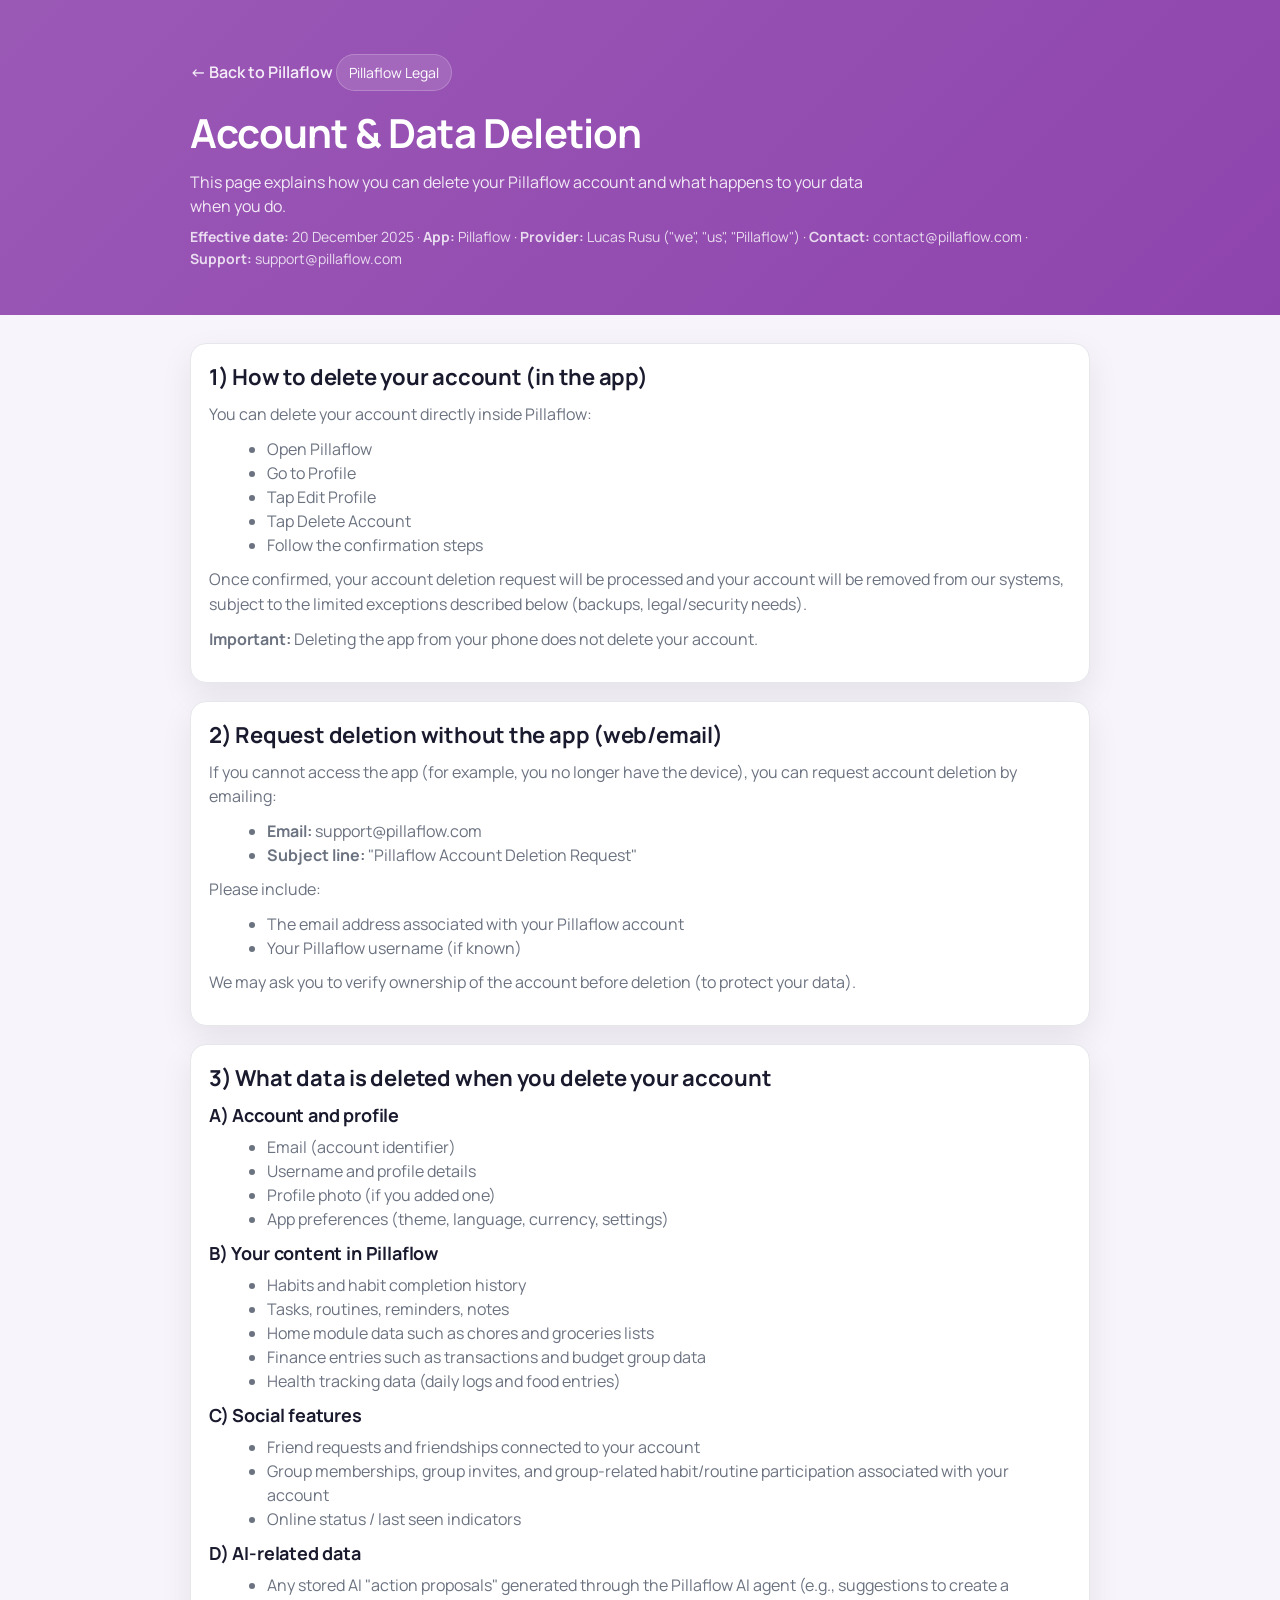
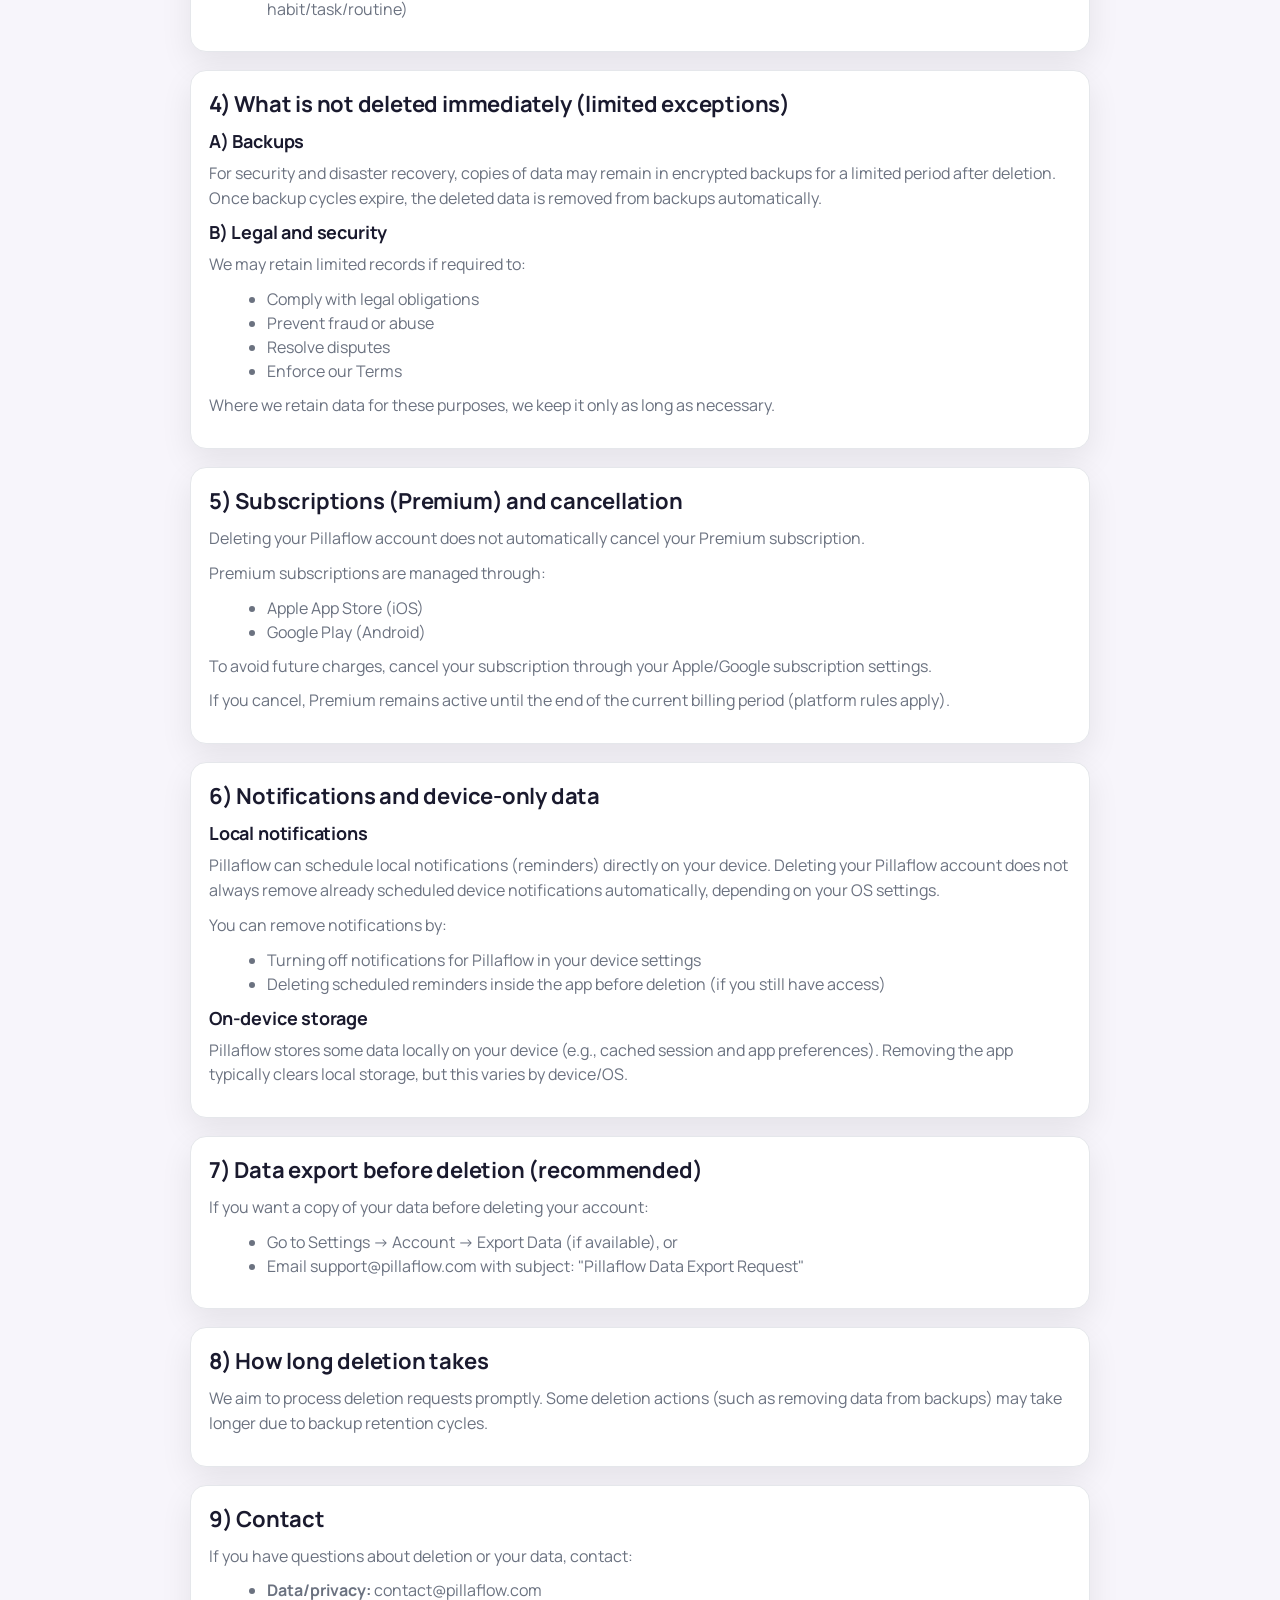
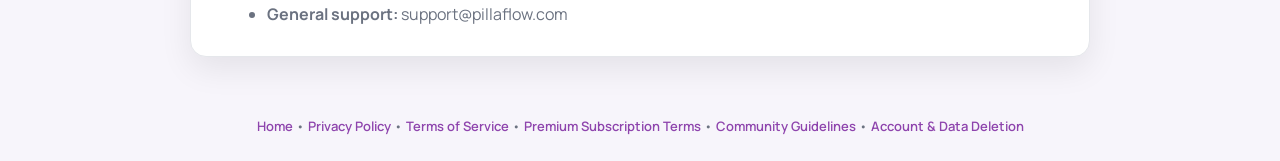
==== commit 571357f6: "removed buttons and made connections more accurate" ====
--- a/account-deletion.html
+++ b/account-deletion.html
@@ -3,7 +3,7 @@
 <head>
   <meta charset="UTF-8">
   <meta name="viewport" content="width=device-width, initial-scale=1.0">
-  <title>Pillaflow | Account &amp; Data Deletion</title>
+  <title>Pillaflow | Account & Data Deletion</title>
   <link rel="preconnect" href="https://fonts.googleapis.com">
   <link rel="preconnect" href="https://fonts.gstatic.com" crossorigin>
   <link href="https://fonts.googleapis.com/css2?family=Manrope:wght@400;500;600;700&display=swap" rel="stylesheet">
@@ -35,185 +35,131 @@
     <div class="container">
       <a class="back" href="./">&larr; Back to Pillaflow</a>
       <div class="eyebrow">Pillaflow Legal</div>
-      <h1>Account &amp; Data Deletion</h1>
-      <p class="lede">This page explains how you can delete your Pillaflow account, what happens to your data when you do, and what you may need to do separately before or after deletion.</p>
-      <p class="meta"><strong>Effective date:</strong> 14 March 2026 &middot; <strong>App:</strong> Pillaflow &middot; <strong>Provider:</strong> Lucas Rusu ("we", "us", "Pillaflow") &middot; <strong>Contact:</strong> <a href="mailto:contact@pillaflow.com">contact@pillaflow.com</a> &middot; <strong>Support:</strong> <a href="mailto:support@pillaflow.com">support@pillaflow.com</a></p>
+      <h1>Account & Data Deletion</h1>
+      <p class="lede">This page explains how you can delete your Pillaflow account and what happens to your data when you do.</p>
+      <p class="meta"><strong>Effective date:</strong> 20 December 2025 &middot; <strong>App:</strong> Pillaflow &middot; <strong>Provider:</strong> Lucas Rusu ("we", "us", "Pillaflow") &middot; <strong>Contact:</strong> <a href="mailto:contact@pillaflow.com">contact@pillaflow.com</a> &middot; <strong>Support:</strong> <a href="mailto:support@pillaflow.com">support@pillaflow.com</a></p>
     </div>
   </header>
   <main class="container">
     <div class="stack">
       <section class="card">
-        <h2>1. How to delete your account in the app</h2>
-        <p>You can delete your account directly inside Pillaflow through the account settings or profile area of the app.</p>
-        <p>In general, the process is:</p>
+        <h2>1) How to delete your account (in the app)</h2>
+        <p>You can delete your account directly inside Pillaflow:</p>
         <ul>
-          <li>open Pillaflow;</li>
-          <li>go to your Profile or Settings area;</li>
-          <li>open your account management or profile edit section;</li>
-          <li>tap Delete Account; and</li>
-          <li>follow the confirmation steps shown in the app.</li>
+          <li>Open Pillaflow</li>
+          <li>Go to Profile</li>
+          <li>Tap Edit Profile</li>
+          <li>Tap Delete Account</li>
+          <li>Follow the confirmation steps</li>
         </ul>
-        <p>Once confirmed, your deletion request will be processed and your account will be removed from our active systems, subject to the limited exceptions described below, such as backup retention, legal obligations, fraud prevention, and security needs.</p>
-        <p><strong>Important:</strong> deleting the app from your device does not delete your Pillaflow account.</p>
+        <p>Once confirmed, your account deletion request will be processed and your account will be removed from our systems, subject to the limited exceptions described below (backups, legal/security needs).</p>
+        <p><strong>Important:</strong> Deleting the app from your phone does not delete your account.</p>
       </section>
 
       <section class="card">
-        <h2>2. Request deletion without the app</h2>
-        <p>If you cannot access the app, you can request account deletion by email.</p>
-        <p>Email: <a href="mailto:contact@pillaflow.com">contact@pillaflow.com</a></p>
-        <p>Suggested subject line: Pillaflow Account Deletion Request</p>
+        <h2>2) Request deletion without the app (web/email)</h2>
+        <p>If you cannot access the app (for example, you no longer have the device), you can request account deletion by emailing:</p>
+        <ul>
+          <li><strong>Email:</strong> <a href="mailto:support@pillaflow.com">support@pillaflow.com</a></li>
+          <li><strong>Subject line:</strong> "Pillaflow Account Deletion Request"</li>
+        </ul>
         <p>Please include:</p>
         <ul>
-          <li>the email address linked to your Pillaflow account; and</li>
-          <li>your Pillaflow username, if known.</li>
+          <li>The email address associated with your Pillaflow account</li>
+          <li>Your Pillaflow username (if known)</li>
         </ul>
-        <p>To protect your account and personal data, we may ask you to verify that you own the account before processing deletion.</p>
+        <p>We may ask you to verify ownership of the account before deletion (to protect your data).</p>
       </section>
 
       <section class="card">
-        <h2>3. What data is deleted when you delete your account</h2>
-        <p>When your account is deleted, we will delete or de-identify the personal data associated with your account where reasonably feasible and subject to the limited exceptions in this notice.</p>
-        <p>Depending on the features you used, this may include the following categories of data.</p>
-
-        <h3>A. Account and profile data</h3>
-        <p>This may include:</p>
+        <h2>3) What data is deleted when you delete your account</h2>
+        <h3>A) Account and profile</h3>
         <ul>
-          <li>your email address;</li>
-          <li>username and display name;</li>
-          <li>profile photo;</li>
-          <li>profile settings and preferences;</li>
-          <li>reminder and notification preferences;</li>
-          <li>security-related settings, including account-level authentication settings; and</li>
-          <li>account records tied to your user identity.</li>
+          <li>Email (account identifier)</li>
+          <li>Username and profile details</li>
+          <li>Profile photo (if you added one)</li>
+          <li>App preferences (theme, language, currency, settings)</li>
         </ul>
-
-        <h3>B. Content you created in Pillaflow</h3>
-        <p>This may include:</p>
+        <h3>B) Your content in Pillaflow</h3>
         <ul>
-          <li>habits, completions, streaks, and habit settings;</li>
-          <li>tasks, subtasks, reminders, schedules, and archived task data;</li>
-          <li>routines, routine items, recurring plans, and completions;</li>
-          <li>notes and written entries;</li>
-          <li>focus sessions, timer-related records, and productivity session data;</li>
-          <li>calendar-related entries created and stored inside Pillaflow;</li>
-          <li>achievements, badges, milestones, summaries, and insight-related records; and</li>
-          <li>other personal planning or productivity content stored in your account.</li>
+          <li>Habits and habit completion history</li>
+          <li>Tasks, routines, reminders, notes</li>
+          <li>Home module data such as chores and groceries lists</li>
+          <li>Finance entries such as transactions and budget group data</li>
+          <li>Health tracking data (daily logs and food entries)</li>
         </ul>
-
-        <h3>C. Health, wellness, nutrition, and weight data</h3>
-        <p>If you used health-related features, deletion may include:</p>
+        <h3>C) Social features</h3>
         <ul>
-          <li>water, sleep, mood, and wellness logs;</li>
-          <li>food logs, nutrition records, calories, and macro-related entries;</li>
-          <li>step-related records stored by Pillaflow;</li>
-          <li>weight logs, weight goals, and weight progress data; and</li>
-          <li>other health or wellness information you chose to store in the app.</li>
+          <li>Friend requests and friendships connected to your account</li>
+          <li>Group memberships, group invites, and group-related habit/routine participation associated with your account</li>
+          <li>Online status / last seen indicators</li>
         </ul>
-
-        <h3>D. Finance data</h3>
-        <p>If you used Pillaflow's finance tools, deletion may include:</p>
+        <h3>D) AI-related data</h3>
         <ul>
-          <li>transactions and finance entries;</li>
-          <li>budgets, budget groups, and spending records; and</li>
-          <li>finance-related summaries and insights linked to your account.</li>
-        </ul>
-
-        <h3>E. Social and community data</h3>
-        <p>If you used social features, deletion may include:</p>
-        <ul>
-          <li>friend requests and friendship records;</li>
-          <li>searchable profile information;</li>
-          <li>group memberships, group invites, and associated participation records;</li>
-          <li>social interaction records linked to your account; and</li>
-          <li>account status indicators, such as recent activity records where applicable.</li>
-        </ul>
-
-        <h3>F. AI-related data</h3>
-        <p>If you used AI features, deletion may include:</p>
-        <ul>
-          <li>stored AI chats or AI-related conversation records, where retained by the Service;</li>
-          <li>AI-generated suggestions or action proposals associated with your account; and</li>
-          <li>related app records created to support AI-powered actions, reviews, or approvals.</li>
+          <li>Any stored AI "action proposals" generated through the Pillaflow AI agent (e.g., suggestions to create a habit/task/routine)</li>
         </ul>
       </section>
 
       <section class="card">
-        <h2>4. What may not be deleted immediately</h2>
-
-        <h3>A. Backups</h3>
-        <p>For security, resilience, and disaster recovery, deleted data may remain in secure backups for a limited period. Once backup retention periods expire, that data is removed or overwritten in the normal backup cycle.</p>
-
-        <h3>B. Legal, fraud, and security retention</h3>
-        <p>We may retain limited information where reasonably necessary to:</p>
+        <h2>4) What is not deleted immediately (limited exceptions)</h2>
+        <h3>A) Backups</h3>
+        <p>For security and disaster recovery, copies of data may remain in encrypted backups for a limited period after deletion. Once backup cycles expire, the deleted data is removed from backups automatically.</p>
+        <h3>B) Legal and security</h3>
+        <p>We may retain limited records if required to:</p>
         <ul>
-          <li>comply with legal obligations;</li>
-          <li>investigate or prevent fraud, abuse, or misuse;</li>
-          <li>resolve disputes;</li>
-          <li>enforce our Terms or other policies; or</li>
-          <li>protect the safety, rights, and integrity of the Service, our users, or third parties.</li>
+          <li>Comply with legal obligations</li>
+          <li>Prevent fraud or abuse</li>
+          <li>Resolve disputes</li>
+          <li>Enforce our Terms</li>
         </ul>
-        <p>Where data is retained for these reasons, we keep it only as long as reasonably necessary and permitted by law.</p>
+        <p>Where we retain data for these purposes, we keep it only as long as necessary.</p>
       </section>
 
       <section class="card">
-        <h2>5. Subscriptions and cancellation</h2>
+        <h2>5) Subscriptions (Premium) and cancellation</h2>
         <p>Deleting your Pillaflow account does not automatically cancel your Premium subscription.</p>
-        <p>Premium subscriptions are managed through the platform you used to subscribe, such as:</p>
+        <p>Premium subscriptions are managed through:</p>
         <ul>
-          <li>Apple App Store on iOS; or</li>
-          <li>Google Play on Android.</li>
+          <li>Apple App Store (iOS)</li>
+          <li>Google Play (Android)</li>
         </ul>
-        <p>To avoid future charges, you must cancel your subscription through your Apple or Google subscription settings.</p>
-        <p>If you cancel, your Premium access may continue until the end of your current billing period, subject to the applicable platform rules.</p>
+        <p>To avoid future charges, cancel your subscription through your Apple/Google subscription settings.</p>
+        <p>If you cancel, Premium remains active until the end of the current billing period (platform rules apply).</p>
       </section>
 
       <section class="card">
-        <h2>6. Notifications, integrations, and device-only data</h2>
-
-        <h3>A. Local notifications</h3>
-        <p>Pillaflow may schedule local notifications or reminders on your device. Deleting your account may not always remove notifications that were already scheduled on your device, depending on operating-system behaviour.</p>
-        <p>You may need to remove them separately by:</p>
+        <h2>6) Notifications and device-only data</h2>
+        <h3>Local notifications</h3>
+        <p>Pillaflow can schedule local notifications (reminders) directly on your device. Deleting your Pillaflow account does not always remove already scheduled device notifications automatically, depending on your OS settings.</p>
+        <p>You can remove notifications by:</p>
         <ul>
-          <li>turning off notifications for Pillaflow in your device settings; or</li>
-          <li>deleting reminders or scheduled items in the app before deleting your account, where possible.</li>
+          <li>Turning off notifications for Pillaflow in your device settings</li>
+          <li>Deleting scheduled reminders inside the app before deletion (if you still have access)</li>
         </ul>
-
-        <h3>B. On-device storage</h3>
-        <p>Pillaflow may store certain data locally on your device, such as cached sessions, preferences, temporary app state, timer state, and similar locally stored information.</p>
-        <p>Removing the app will often clear local device storage, but this can vary depending on your device and operating system.</p>
-
-        <h3>C. Third-party or device integrations</h3>
-        <p>If you connected Pillaflow with device or platform services such as calendar, notifications, Apple Health, Health Connect, camera, or photo-library features, deleting your Pillaflow account does not automatically delete data that remains stored by those third-party platforms or your device outside of Pillaflow's systems.</p>
-        <p>You may need to manage or revoke those permissions separately in your device or account settings.</p>
+        <h3>On-device storage</h3>
+        <p>Pillaflow stores some data locally on your device (e.g., cached session and app preferences). Removing the app typically clears local storage, but this varies by device/OS.</p>
       </section>
 
       <section class="card">
-        <h2>7. Data export before deletion</h2>
-        <p>If you want a copy of your data before deleting your account, you should request it before deletion where possible.</p>
-        <p>If Pillaflow provides an in-app export feature, you may use that feature. If you cannot access such a feature, you can request assistance by email.</p>
-        <p>Email: <a href="mailto:contact@pillaflow.com">contact@pillaflow.com</a></p>
-        <p>Suggested subject line: Pillaflow Data Export Request</p>
-        <p>Export availability may depend on technical feasibility, account verification, and the specific data requested.</p>
-      </section>
-
-      <section class="card">
-        <h2>8. How long deletion takes</h2>
-        <p>We aim to process account deletion requests within a reasonable time after verification.</p>
-        <p>Some deletion-related actions may take longer, especially where:</p>
+        <h2>7) Data export before deletion (recommended)</h2>
+        <p>If you want a copy of your data before deleting your account:</p>
         <ul>
-          <li>backup cycles must expire;</li>
-          <li>platform systems need time to sync changes;</li>
-          <li>legal or security review is required; or</li>
-          <li>your request requires identity verification.</li>
+          <li>Go to Settings &rarr; Account &rarr; Export Data (if available), or</li>
+          <li>Email <a href="mailto:support@pillaflow.com">support@pillaflow.com</a> with subject: "Pillaflow Data Export Request"</li>
         </ul>
       </section>
 
       <section class="card">
-        <h2>9. Contact</h2>
-        <p>If you have questions about account deletion, data deletion, or privacy-related requests, contact:</p>
+        <h2>8) How long deletion takes</h2>
+        <p>We aim to process deletion requests promptly. Some deletion actions (such as removing data from backups) may take longer due to backup retention cycles.</p>
+      </section>
+
+      <section class="card">
+        <h2>9) Contact</h2>
+        <p>If you have questions about deletion or your data, contact:</p>
         <ul>
-          <li>Privacy / General contact: <a href="mailto:contact@pillaflow.com">contact@pillaflow.com</a></li>
-          <li>Support: <a href="mailto:support@pillaflow.com">support@pillaflow.com</a></li>
+          <li><strong>Data/privacy:</strong> <a href="mailto:contact@pillaflow.com">contact@pillaflow.com</a></li>
+          <li><strong>General support:</strong> <a href="mailto:support@pillaflow.com">support@pillaflow.com</a></li>
         </ul>
       </section>
     </div>
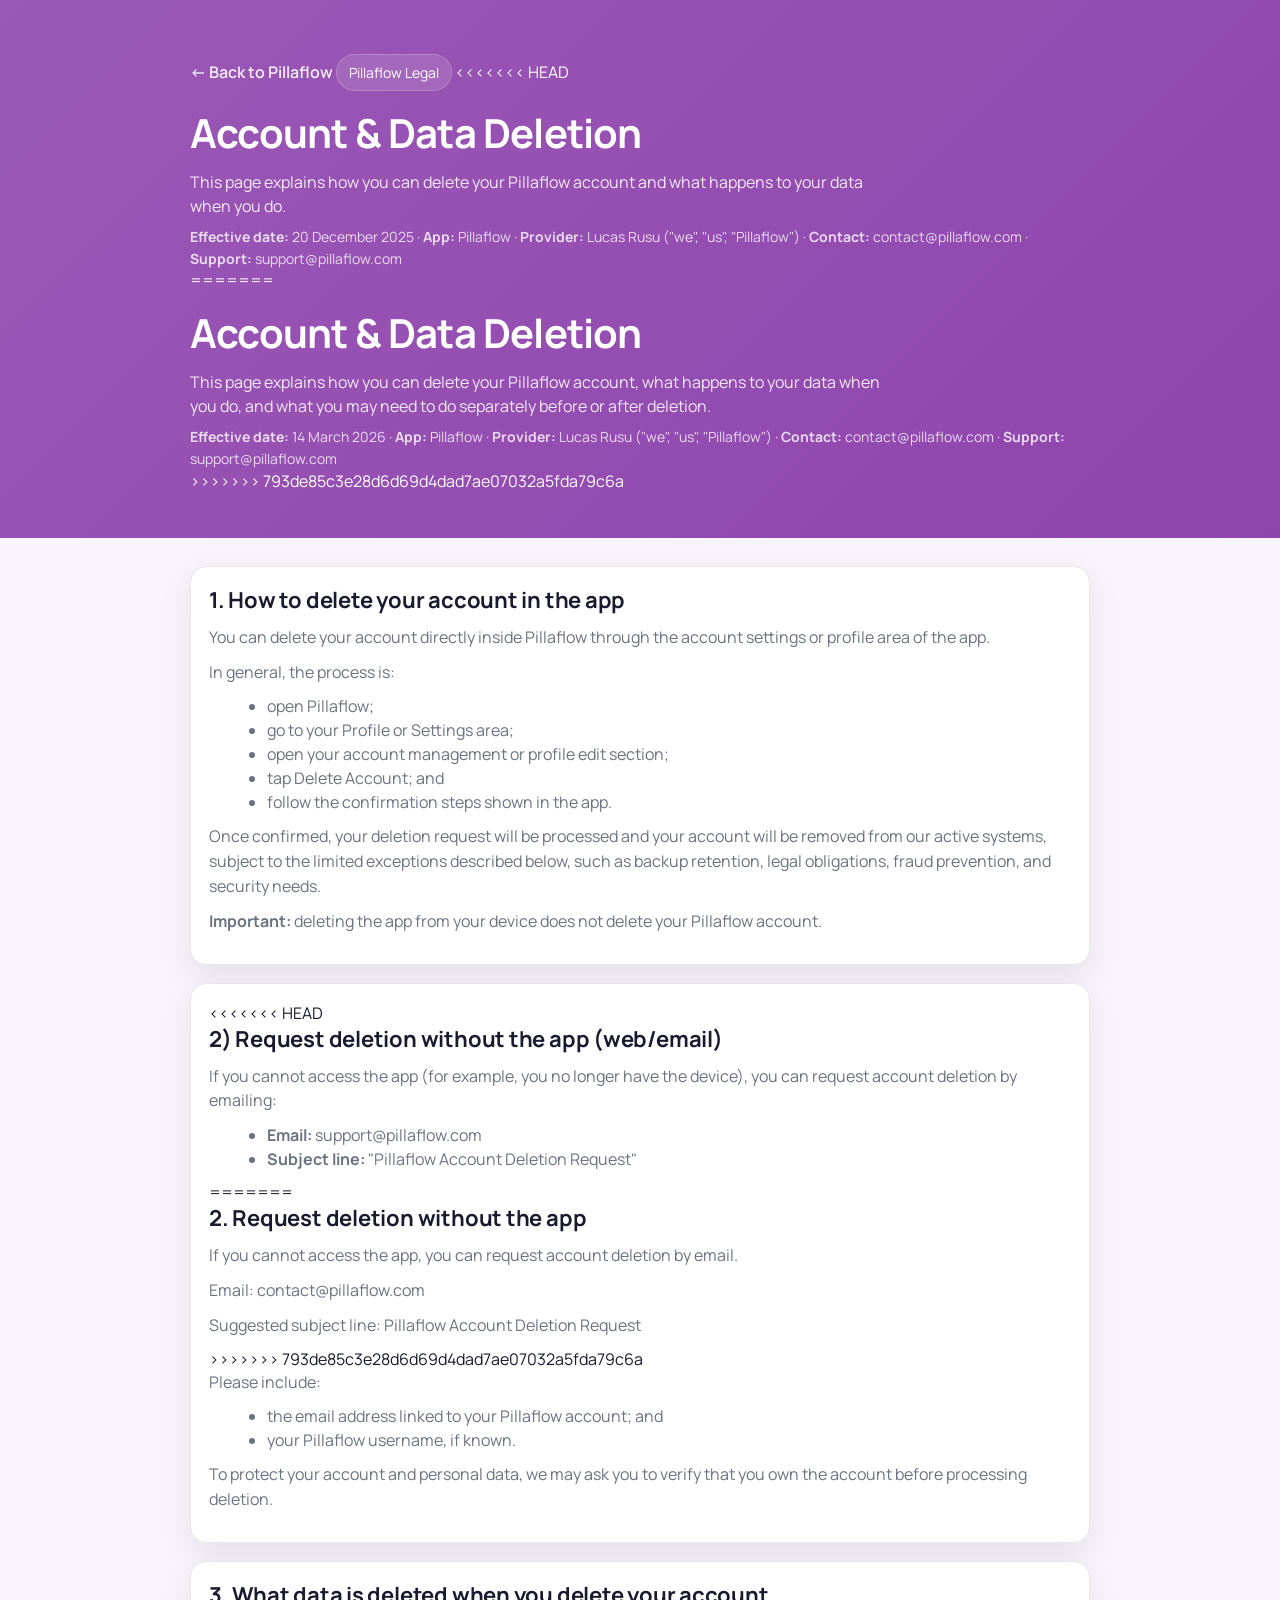
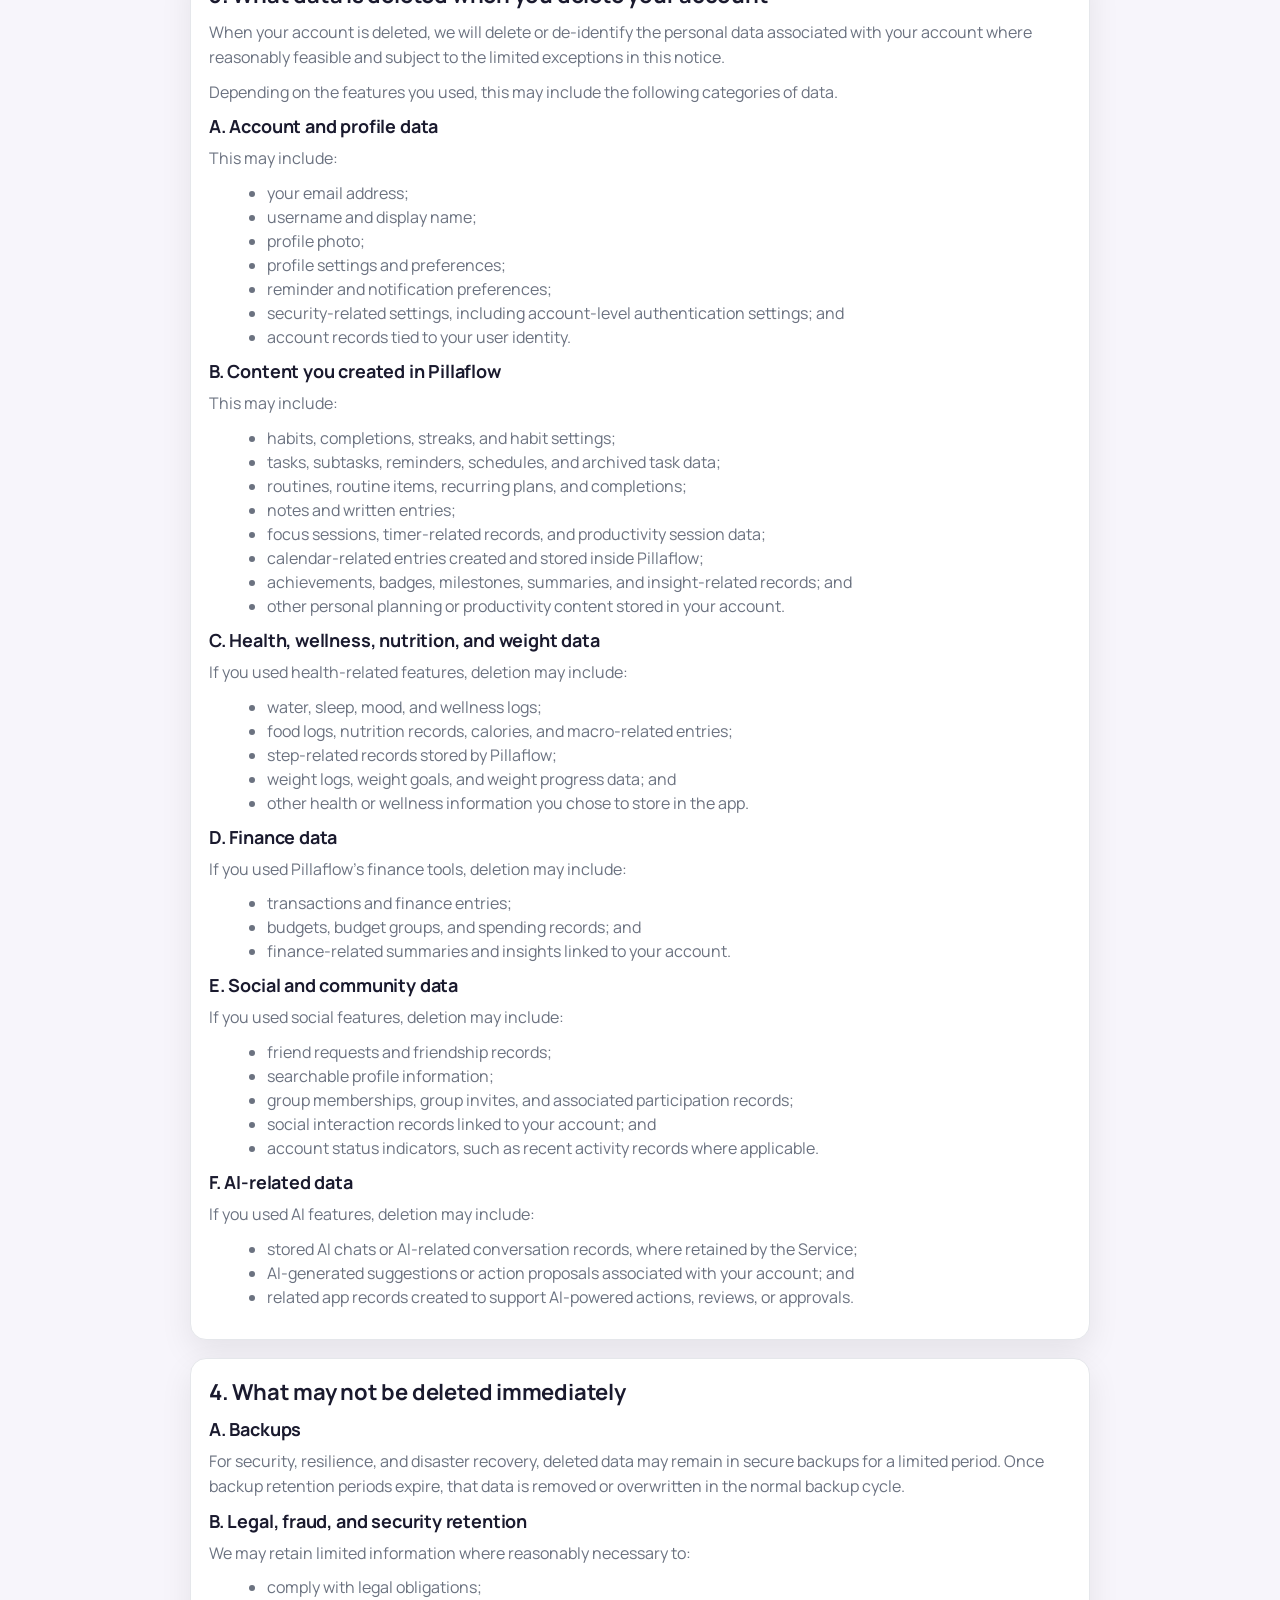
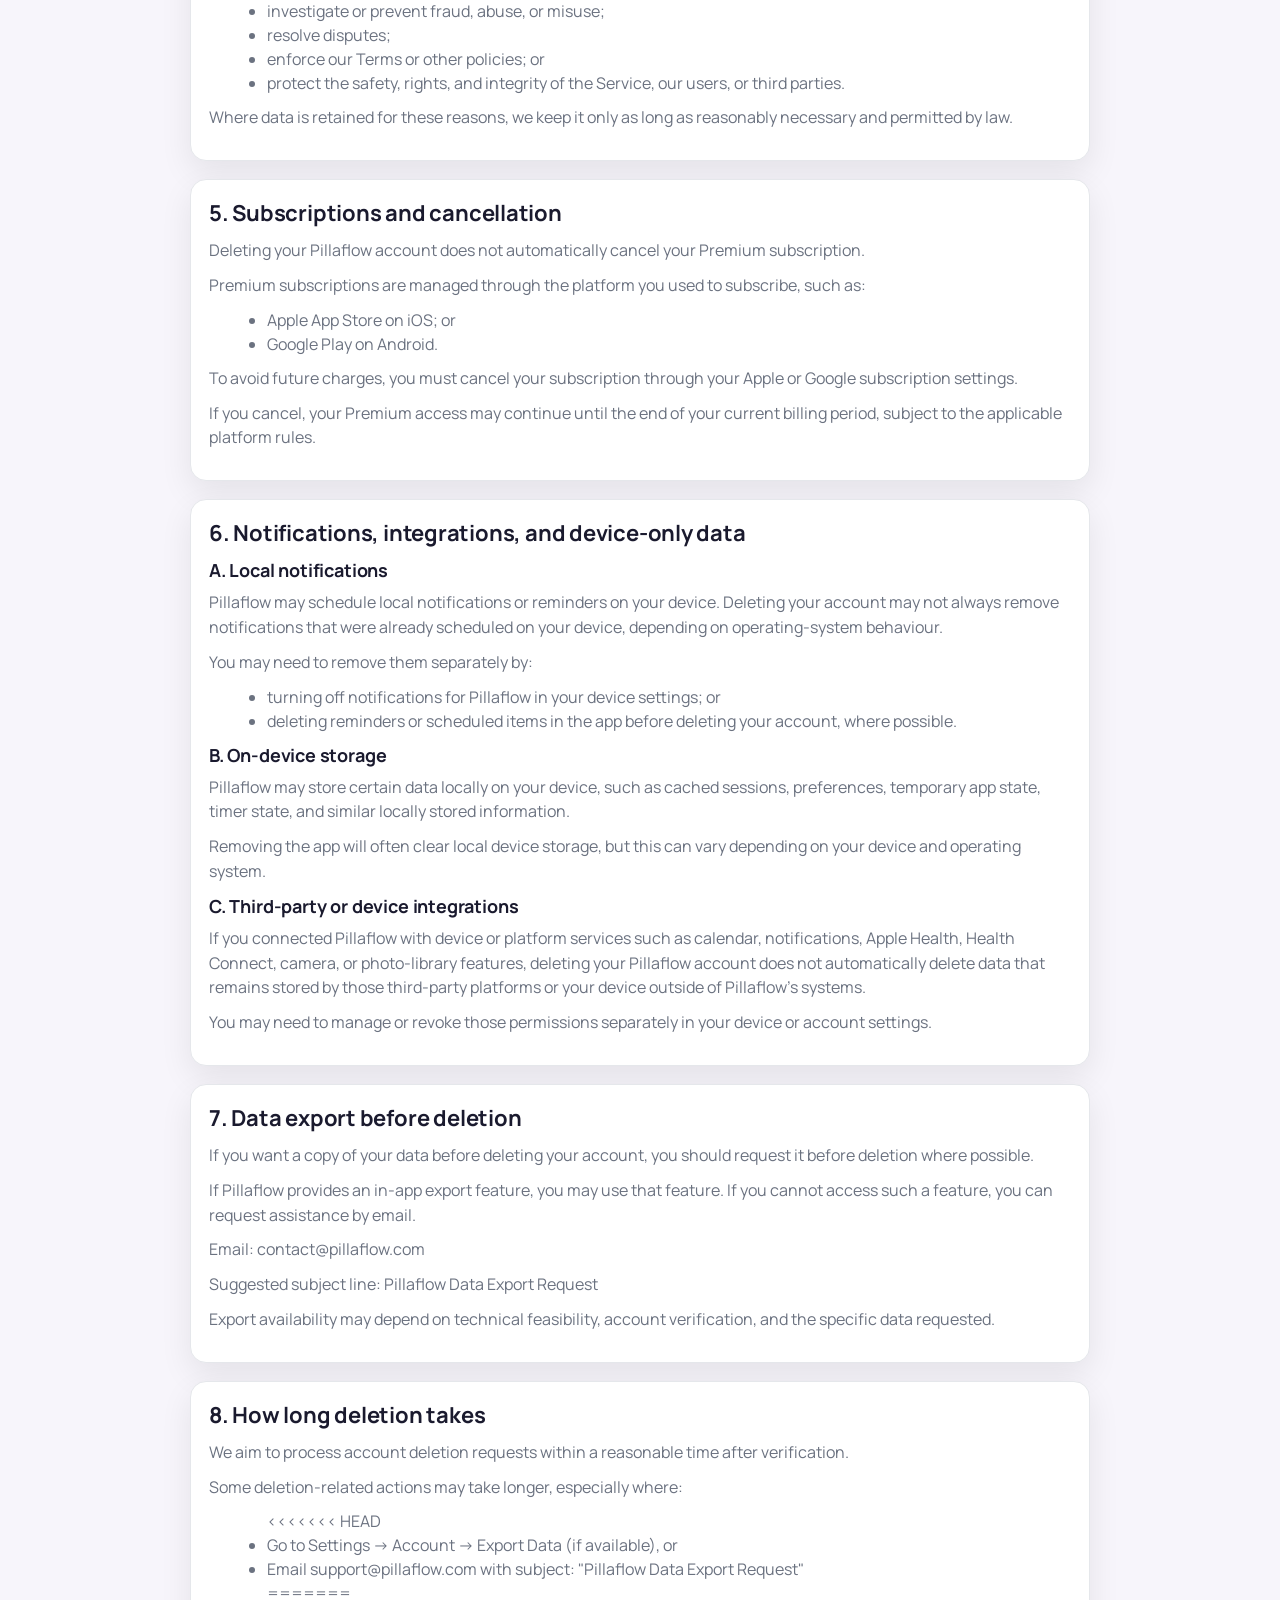
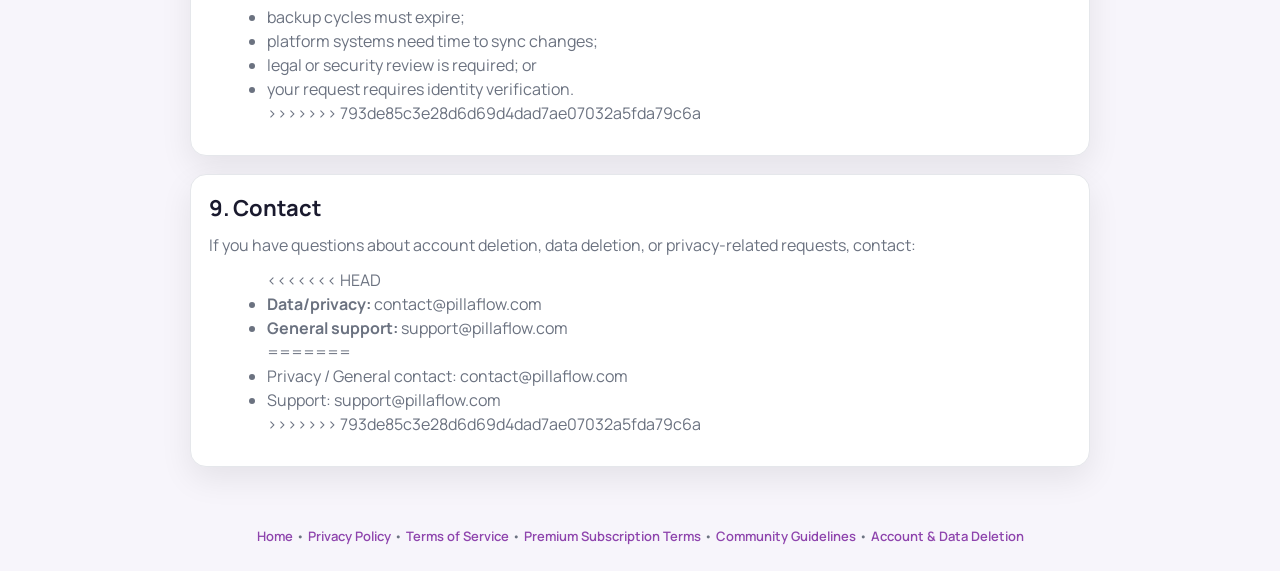
==== commit 96e26068: "Merge branch 'main' of https://github.com/lucasrbrusu/pillrweb" ====
--- a/account-deletion.html
+++ b/account-deletion.html
@@ -3,7 +3,7 @@
 <head>
   <meta charset="UTF-8">
   <meta name="viewport" content="width=device-width, initial-scale=1.0">
-  <title>Pillaflow | Account & Data Deletion</title>
+  <title>Pillaflow | Account &amp; Data Deletion</title>
   <link rel="preconnect" href="https://fonts.googleapis.com">
   <link rel="preconnect" href="https://fonts.gstatic.com" crossorigin>
   <link href="https://fonts.googleapis.com/css2?family=Manrope:wght@400;500;600;700&display=swap" rel="stylesheet">
@@ -35,131 +35,210 @@
     <div class="container">
       <a class="back" href="./">&larr; Back to Pillaflow</a>
       <div class="eyebrow">Pillaflow Legal</div>
+<<<<<<< HEAD
       <h1>Account & Data Deletion</h1>
       <p class="lede">This page explains how you can delete your Pillaflow account and what happens to your data when you do.</p>
       <p class="meta"><strong>Effective date:</strong> 20 December 2025 &middot; <strong>App:</strong> Pillaflow &middot; <strong>Provider:</strong> Lucas Rusu ("we", "us", "Pillaflow") &middot; <strong>Contact:</strong> <a href="mailto:contact@pillaflow.com">contact@pillaflow.com</a> &middot; <strong>Support:</strong> <a href="mailto:support@pillaflow.com">support@pillaflow.com</a></p>
+=======
+      <h1>Account &amp; Data Deletion</h1>
+      <p class="lede">This page explains how you can delete your Pillaflow account, what happens to your data when you do, and what you may need to do separately before or after deletion.</p>
+      <p class="meta"><strong>Effective date:</strong> 14 March 2026 &middot; <strong>App:</strong> Pillaflow &middot; <strong>Provider:</strong> Lucas Rusu ("we", "us", "Pillaflow") &middot; <strong>Contact:</strong> <a href="mailto:contact@pillaflow.com">contact@pillaflow.com</a> &middot; <strong>Support:</strong> <a href="mailto:support@pillaflow.com">support@pillaflow.com</a></p>
+>>>>>>> 793de85c3e28d6d69d4dad7ae07032a5fda79c6a
     </div>
   </header>
   <main class="container">
     <div class="stack">
       <section class="card">
-        <h2>1) How to delete your account (in the app)</h2>
-        <p>You can delete your account directly inside Pillaflow:</p>
-        <ul>
-          <li>Open Pillaflow</li>
-          <li>Go to Profile</li>
-          <li>Tap Edit Profile</li>
-          <li>Tap Delete Account</li>
-          <li>Follow the confirmation steps</li>
-        </ul>
-        <p>Once confirmed, your account deletion request will be processed and your account will be removed from our systems, subject to the limited exceptions described below (backups, legal/security needs).</p>
-        <p><strong>Important:</strong> Deleting the app from your phone does not delete your account.</p>
-      </section>
-
-      <section class="card">
+        <h2>1. How to delete your account in the app</h2>
+        <p>You can delete your account directly inside Pillaflow through the account settings or profile area of the app.</p>
+        <p>In general, the process is:</p>
+        <ul>
+          <li>open Pillaflow;</li>
+          <li>go to your Profile or Settings area;</li>
+          <li>open your account management or profile edit section;</li>
+          <li>tap Delete Account; and</li>
+          <li>follow the confirmation steps shown in the app.</li>
+        </ul>
+        <p>Once confirmed, your deletion request will be processed and your account will be removed from our active systems, subject to the limited exceptions described below, such as backup retention, legal obligations, fraud prevention, and security needs.</p>
+        <p><strong>Important:</strong> deleting the app from your device does not delete your Pillaflow account.</p>
+      </section>
+
+      <section class="card">
+<<<<<<< HEAD
         <h2>2) Request deletion without the app (web/email)</h2>
         <p>If you cannot access the app (for example, you no longer have the device), you can request account deletion by emailing:</p>
         <ul>
           <li><strong>Email:</strong> <a href="mailto:support@pillaflow.com">support@pillaflow.com</a></li>
           <li><strong>Subject line:</strong> "Pillaflow Account Deletion Request"</li>
         </ul>
+=======
+        <h2>2. Request deletion without the app</h2>
+        <p>If you cannot access the app, you can request account deletion by email.</p>
+        <p>Email: <a href="mailto:contact@pillaflow.com">contact@pillaflow.com</a></p>
+        <p>Suggested subject line: Pillaflow Account Deletion Request</p>
+>>>>>>> 793de85c3e28d6d69d4dad7ae07032a5fda79c6a
         <p>Please include:</p>
         <ul>
-          <li>The email address associated with your Pillaflow account</li>
-          <li>Your Pillaflow username (if known)</li>
-        </ul>
-        <p>We may ask you to verify ownership of the account before deletion (to protect your data).</p>
-      </section>
-
-      <section class="card">
-        <h2>3) What data is deleted when you delete your account</h2>
-        <h3>A) Account and profile</h3>
-        <ul>
-          <li>Email (account identifier)</li>
-          <li>Username and profile details</li>
-          <li>Profile photo (if you added one)</li>
-          <li>App preferences (theme, language, currency, settings)</li>
-        </ul>
-        <h3>B) Your content in Pillaflow</h3>
-        <ul>
-          <li>Habits and habit completion history</li>
-          <li>Tasks, routines, reminders, notes</li>
-          <li>Home module data such as chores and groceries lists</li>
-          <li>Finance entries such as transactions and budget group data</li>
-          <li>Health tracking data (daily logs and food entries)</li>
-        </ul>
-        <h3>C) Social features</h3>
-        <ul>
-          <li>Friend requests and friendships connected to your account</li>
-          <li>Group memberships, group invites, and group-related habit/routine participation associated with your account</li>
-          <li>Online status / last seen indicators</li>
-        </ul>
-        <h3>D) AI-related data</h3>
-        <ul>
-          <li>Any stored AI "action proposals" generated through the Pillaflow AI agent (e.g., suggestions to create a habit/task/routine)</li>
-        </ul>
-      </section>
-
-      <section class="card">
-        <h2>4) What is not deleted immediately (limited exceptions)</h2>
-        <h3>A) Backups</h3>
-        <p>For security and disaster recovery, copies of data may remain in encrypted backups for a limited period after deletion. Once backup cycles expire, the deleted data is removed from backups automatically.</p>
-        <h3>B) Legal and security</h3>
-        <p>We may retain limited records if required to:</p>
-        <ul>
-          <li>Comply with legal obligations</li>
-          <li>Prevent fraud or abuse</li>
-          <li>Resolve disputes</li>
-          <li>Enforce our Terms</li>
-        </ul>
-        <p>Where we retain data for these purposes, we keep it only as long as necessary.</p>
-      </section>
-
-      <section class="card">
-        <h2>5) Subscriptions (Premium) and cancellation</h2>
+          <li>the email address linked to your Pillaflow account; and</li>
+          <li>your Pillaflow username, if known.</li>
+        </ul>
+        <p>To protect your account and personal data, we may ask you to verify that you own the account before processing deletion.</p>
+      </section>
+
+      <section class="card">
+        <h2>3. What data is deleted when you delete your account</h2>
+        <p>When your account is deleted, we will delete or de-identify the personal data associated with your account where reasonably feasible and subject to the limited exceptions in this notice.</p>
+        <p>Depending on the features you used, this may include the following categories of data.</p>
+
+        <h3>A. Account and profile data</h3>
+        <p>This may include:</p>
+        <ul>
+          <li>your email address;</li>
+          <li>username and display name;</li>
+          <li>profile photo;</li>
+          <li>profile settings and preferences;</li>
+          <li>reminder and notification preferences;</li>
+          <li>security-related settings, including account-level authentication settings; and</li>
+          <li>account records tied to your user identity.</li>
+        </ul>
+
+        <h3>B. Content you created in Pillaflow</h3>
+        <p>This may include:</p>
+        <ul>
+          <li>habits, completions, streaks, and habit settings;</li>
+          <li>tasks, subtasks, reminders, schedules, and archived task data;</li>
+          <li>routines, routine items, recurring plans, and completions;</li>
+          <li>notes and written entries;</li>
+          <li>focus sessions, timer-related records, and productivity session data;</li>
+          <li>calendar-related entries created and stored inside Pillaflow;</li>
+          <li>achievements, badges, milestones, summaries, and insight-related records; and</li>
+          <li>other personal planning or productivity content stored in your account.</li>
+        </ul>
+
+        <h3>C. Health, wellness, nutrition, and weight data</h3>
+        <p>If you used health-related features, deletion may include:</p>
+        <ul>
+          <li>water, sleep, mood, and wellness logs;</li>
+          <li>food logs, nutrition records, calories, and macro-related entries;</li>
+          <li>step-related records stored by Pillaflow;</li>
+          <li>weight logs, weight goals, and weight progress data; and</li>
+          <li>other health or wellness information you chose to store in the app.</li>
+        </ul>
+
+        <h3>D. Finance data</h3>
+        <p>If you used Pillaflow's finance tools, deletion may include:</p>
+        <ul>
+          <li>transactions and finance entries;</li>
+          <li>budgets, budget groups, and spending records; and</li>
+          <li>finance-related summaries and insights linked to your account.</li>
+        </ul>
+
+        <h3>E. Social and community data</h3>
+        <p>If you used social features, deletion may include:</p>
+        <ul>
+          <li>friend requests and friendship records;</li>
+          <li>searchable profile information;</li>
+          <li>group memberships, group invites, and associated participation records;</li>
+          <li>social interaction records linked to your account; and</li>
+          <li>account status indicators, such as recent activity records where applicable.</li>
+        </ul>
+
+        <h3>F. AI-related data</h3>
+        <p>If you used AI features, deletion may include:</p>
+        <ul>
+          <li>stored AI chats or AI-related conversation records, where retained by the Service;</li>
+          <li>AI-generated suggestions or action proposals associated with your account; and</li>
+          <li>related app records created to support AI-powered actions, reviews, or approvals.</li>
+        </ul>
+      </section>
+
+      <section class="card">
+        <h2>4. What may not be deleted immediately</h2>
+
+        <h3>A. Backups</h3>
+        <p>For security, resilience, and disaster recovery, deleted data may remain in secure backups for a limited period. Once backup retention periods expire, that data is removed or overwritten in the normal backup cycle.</p>
+
+        <h3>B. Legal, fraud, and security retention</h3>
+        <p>We may retain limited information where reasonably necessary to:</p>
+        <ul>
+          <li>comply with legal obligations;</li>
+          <li>investigate or prevent fraud, abuse, or misuse;</li>
+          <li>resolve disputes;</li>
+          <li>enforce our Terms or other policies; or</li>
+          <li>protect the safety, rights, and integrity of the Service, our users, or third parties.</li>
+        </ul>
+        <p>Where data is retained for these reasons, we keep it only as long as reasonably necessary and permitted by law.</p>
+      </section>
+
+      <section class="card">
+        <h2>5. Subscriptions and cancellation</h2>
         <p>Deleting your Pillaflow account does not automatically cancel your Premium subscription.</p>
-        <p>Premium subscriptions are managed through:</p>
-        <ul>
-          <li>Apple App Store (iOS)</li>
-          <li>Google Play (Android)</li>
-        </ul>
-        <p>To avoid future charges, cancel your subscription through your Apple/Google subscription settings.</p>
-        <p>If you cancel, Premium remains active until the end of the current billing period (platform rules apply).</p>
-      </section>
-
-      <section class="card">
-        <h2>6) Notifications and device-only data</h2>
-        <h3>Local notifications</h3>
-        <p>Pillaflow can schedule local notifications (reminders) directly on your device. Deleting your Pillaflow account does not always remove already scheduled device notifications automatically, depending on your OS settings.</p>
-        <p>You can remove notifications by:</p>
-        <ul>
-          <li>Turning off notifications for Pillaflow in your device settings</li>
-          <li>Deleting scheduled reminders inside the app before deletion (if you still have access)</li>
-        </ul>
-        <h3>On-device storage</h3>
-        <p>Pillaflow stores some data locally on your device (e.g., cached session and app preferences). Removing the app typically clears local storage, but this varies by device/OS.</p>
-      </section>
-
-      <section class="card">
-        <h2>7) Data export before deletion (recommended)</h2>
-        <p>If you want a copy of your data before deleting your account:</p>
-        <ul>
+        <p>Premium subscriptions are managed through the platform you used to subscribe, such as:</p>
+        <ul>
+          <li>Apple App Store on iOS; or</li>
+          <li>Google Play on Android.</li>
+        </ul>
+        <p>To avoid future charges, you must cancel your subscription through your Apple or Google subscription settings.</p>
+        <p>If you cancel, your Premium access may continue until the end of your current billing period, subject to the applicable platform rules.</p>
+      </section>
+
+      <section class="card">
+        <h2>6. Notifications, integrations, and device-only data</h2>
+
+        <h3>A. Local notifications</h3>
+        <p>Pillaflow may schedule local notifications or reminders on your device. Deleting your account may not always remove notifications that were already scheduled on your device, depending on operating-system behaviour.</p>
+        <p>You may need to remove them separately by:</p>
+        <ul>
+          <li>turning off notifications for Pillaflow in your device settings; or</li>
+          <li>deleting reminders or scheduled items in the app before deleting your account, where possible.</li>
+        </ul>
+
+        <h3>B. On-device storage</h3>
+        <p>Pillaflow may store certain data locally on your device, such as cached sessions, preferences, temporary app state, timer state, and similar locally stored information.</p>
+        <p>Removing the app will often clear local device storage, but this can vary depending on your device and operating system.</p>
+
+        <h3>C. Third-party or device integrations</h3>
+        <p>If you connected Pillaflow with device or platform services such as calendar, notifications, Apple Health, Health Connect, camera, or photo-library features, deleting your Pillaflow account does not automatically delete data that remains stored by those third-party platforms or your device outside of Pillaflow's systems.</p>
+        <p>You may need to manage or revoke those permissions separately in your device or account settings.</p>
+      </section>
+
+      <section class="card">
+        <h2>7. Data export before deletion</h2>
+        <p>If you want a copy of your data before deleting your account, you should request it before deletion where possible.</p>
+        <p>If Pillaflow provides an in-app export feature, you may use that feature. If you cannot access such a feature, you can request assistance by email.</p>
+        <p>Email: <a href="mailto:contact@pillaflow.com">contact@pillaflow.com</a></p>
+        <p>Suggested subject line: Pillaflow Data Export Request</p>
+        <p>Export availability may depend on technical feasibility, account verification, and the specific data requested.</p>
+      </section>
+
+      <section class="card">
+        <h2>8. How long deletion takes</h2>
+        <p>We aim to process account deletion requests within a reasonable time after verification.</p>
+        <p>Some deletion-related actions may take longer, especially where:</p>
+        <ul>
+<<<<<<< HEAD
           <li>Go to Settings &rarr; Account &rarr; Export Data (if available), or</li>
           <li>Email <a href="mailto:support@pillaflow.com">support@pillaflow.com</a> with subject: "Pillaflow Data Export Request"</li>
-        </ul>
-      </section>
-
-      <section class="card">
-        <h2>8) How long deletion takes</h2>
-        <p>We aim to process deletion requests promptly. Some deletion actions (such as removing data from backups) may take longer due to backup retention cycles.</p>
-      </section>
-
-      <section class="card">
-        <h2>9) Contact</h2>
-        <p>If you have questions about deletion or your data, contact:</p>
-        <ul>
+=======
+          <li>backup cycles must expire;</li>
+          <li>platform systems need time to sync changes;</li>
+          <li>legal or security review is required; or</li>
+          <li>your request requires identity verification.</li>
+>>>>>>> 793de85c3e28d6d69d4dad7ae07032a5fda79c6a
+        </ul>
+      </section>
+
+      <section class="card">
+        <h2>9. Contact</h2>
+        <p>If you have questions about account deletion, data deletion, or privacy-related requests, contact:</p>
+        <ul>
+<<<<<<< HEAD
           <li><strong>Data/privacy:</strong> <a href="mailto:contact@pillaflow.com">contact@pillaflow.com</a></li>
           <li><strong>General support:</strong> <a href="mailto:support@pillaflow.com">support@pillaflow.com</a></li>
+=======
+          <li>Privacy / General contact: <a href="mailto:contact@pillaflow.com">contact@pillaflow.com</a></li>
+          <li>Support: <a href="mailto:support@pillaflow.com">support@pillaflow.com</a></li>
+>>>>>>> 793de85c3e28d6d69d4dad7ae07032a5fda79c6a
         </ul>
       </section>
     </div>
